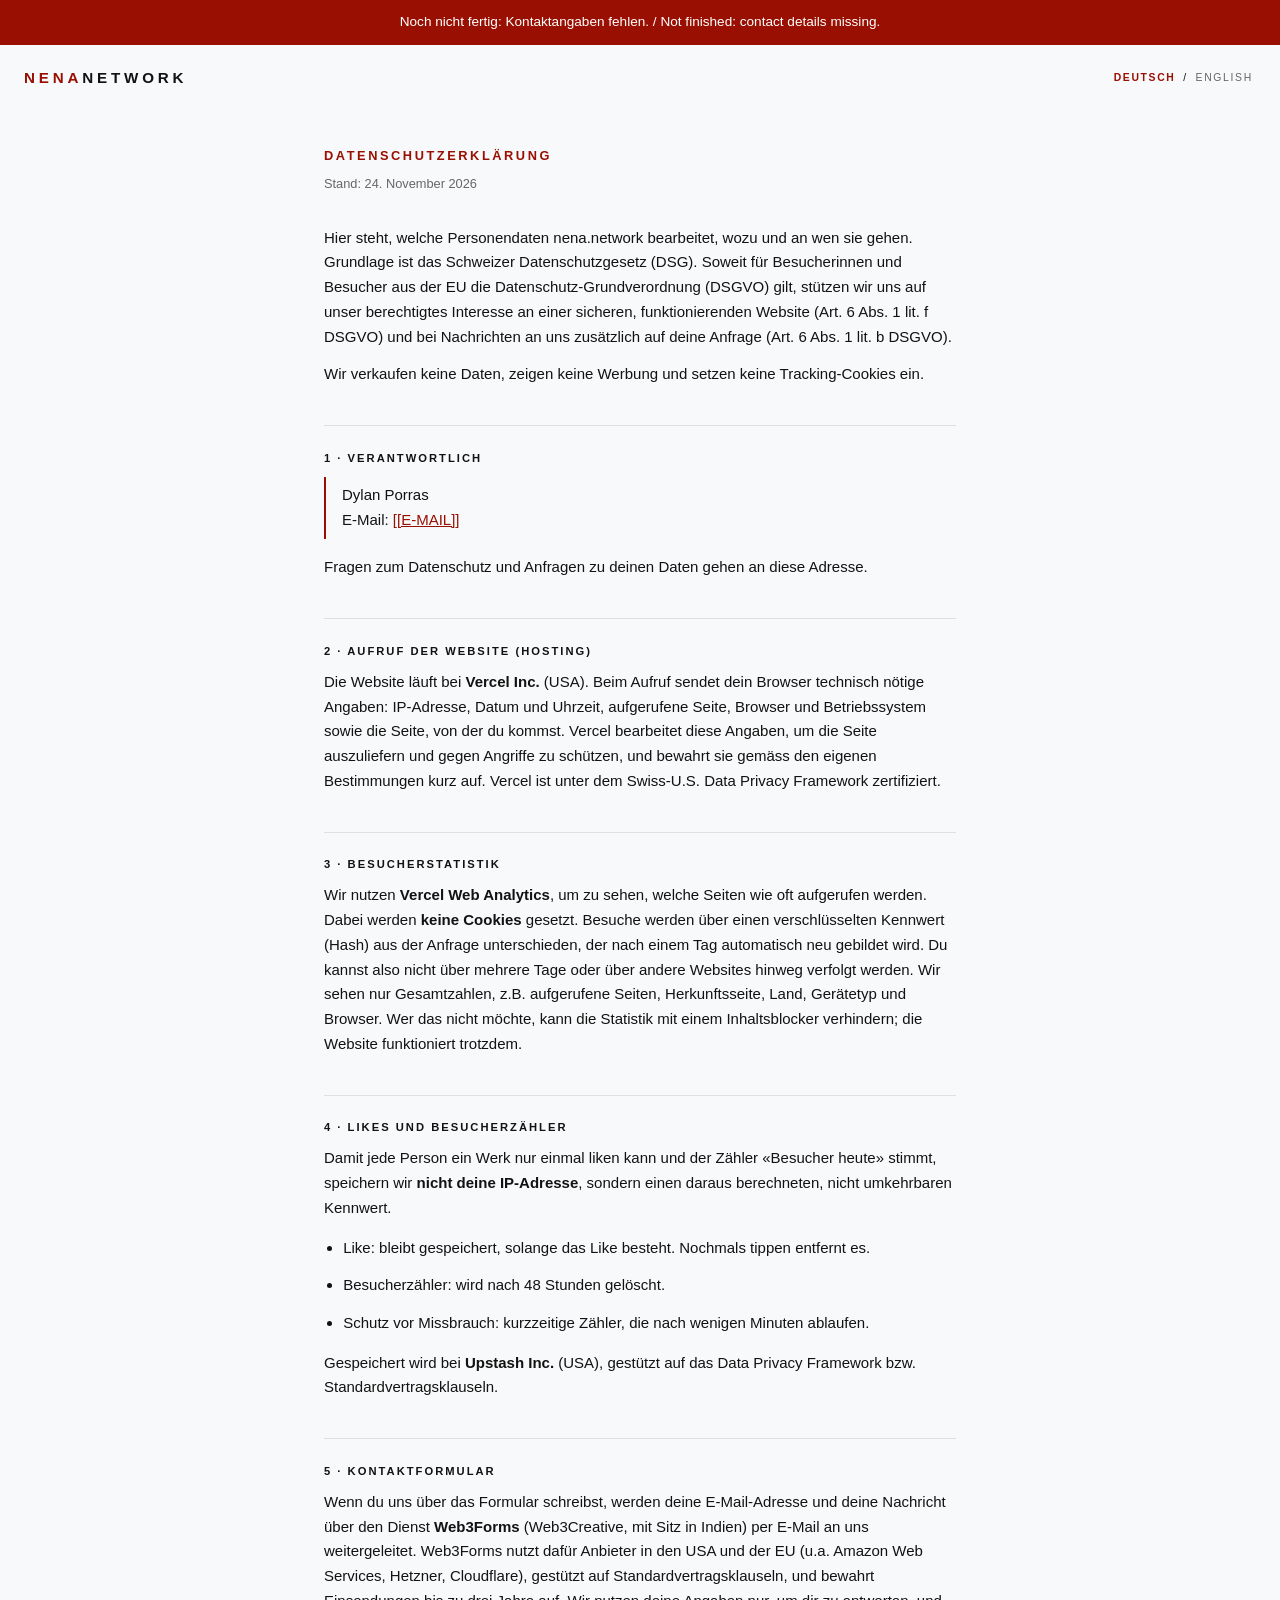
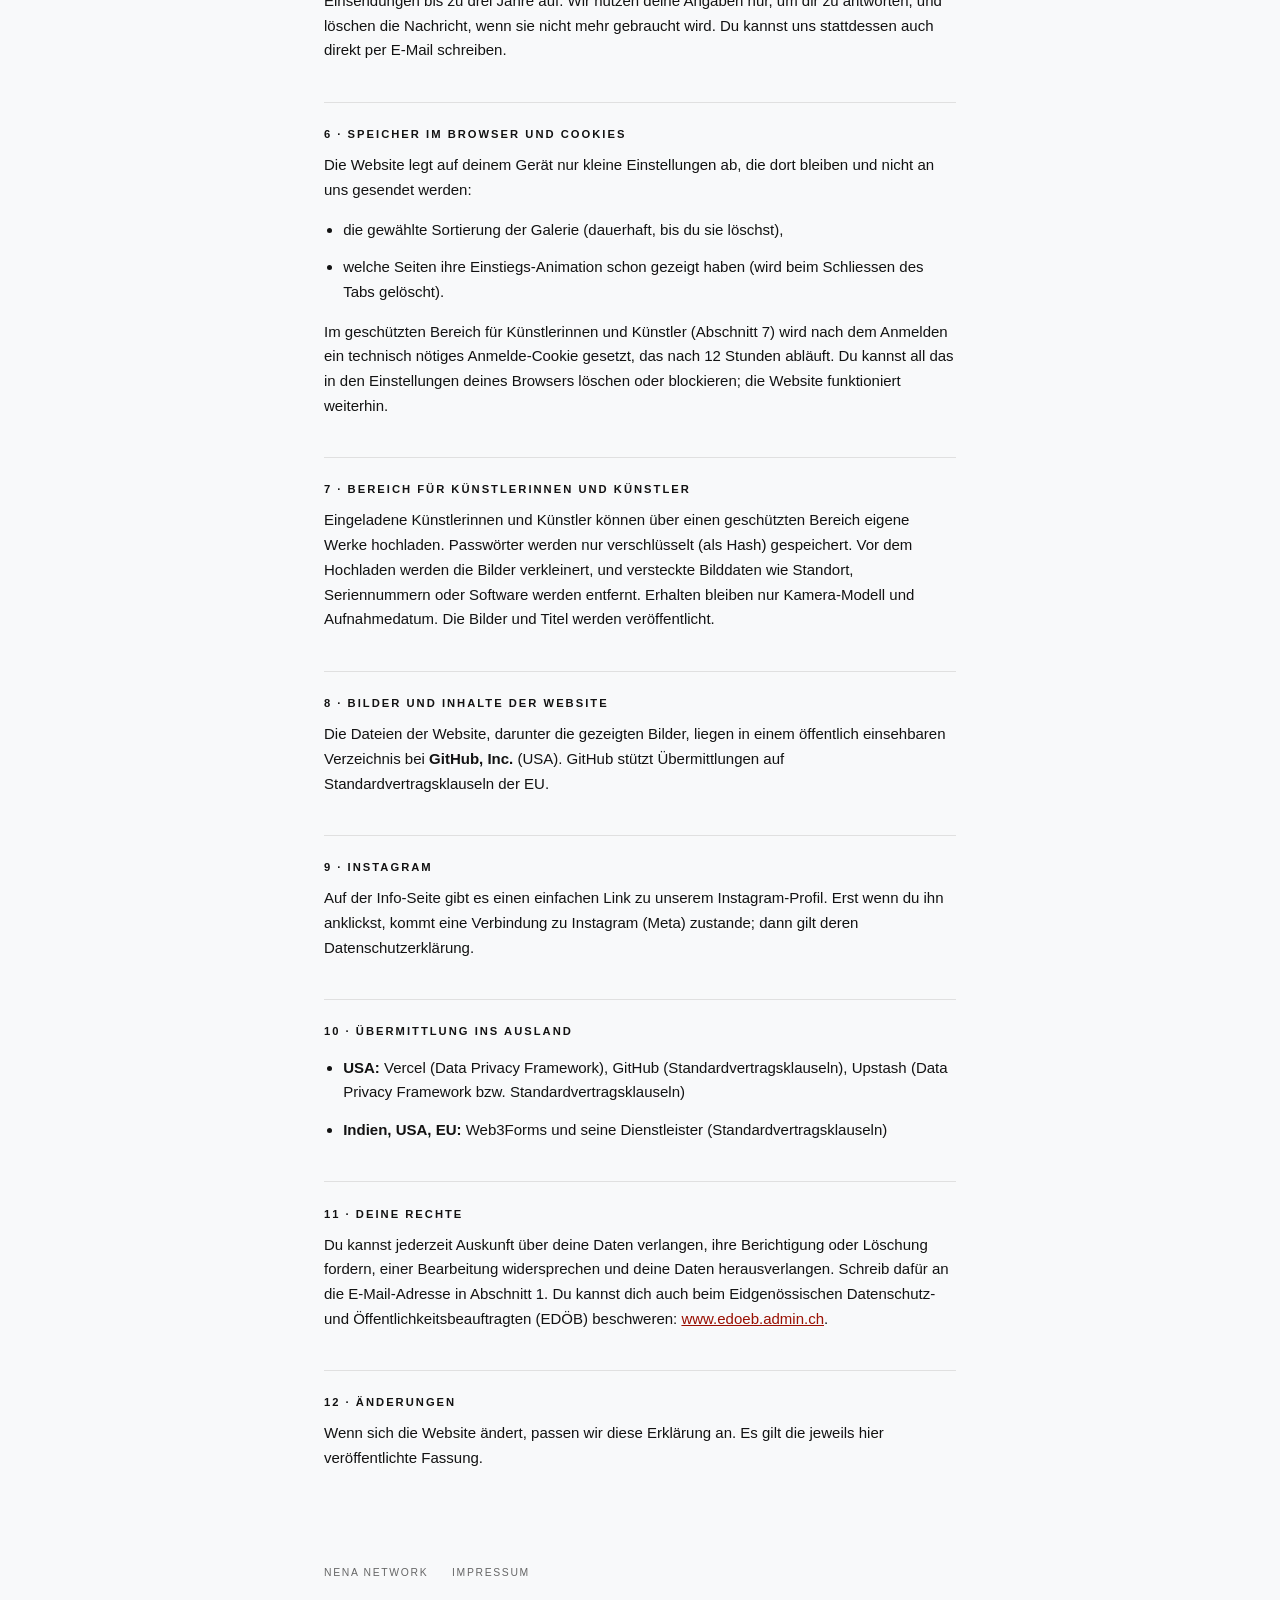
==== datenschutz.html @ 2c54d0b4 "Add privacy policy and Impressum (DE/EN), link them on the Info page - /datenschutz (/privacy) and /" ====
<!DOCTYPE html>
<html lang="de" data-lang="de" data-title-de="Datenschutz – NENA NETWORK" data-title-en="Privacy – NENA NETWORK">
<head>
<meta charset="UTF-8">
<meta name="viewport" content="width=device-width, initial-scale=1.0">
<title>Datenschutz – NENA NETWORK</title>
<link rel="icon" type="image/png" href="/assets/icon.png">
<link rel="stylesheet" href="/assets/legal.css">
</head>
<body>
<header>
    <a class="brand" href="/"><span>NENA</span>NETWORK</a>
    <nav class="langs" aria-label="Sprache / Language">
        <button type="button" data-lang="de">Deutsch</button> /
        <button type="button" data-lang="en">English</button>
    </nav>
</header>

<main>
<!-- ======================= DEUTSCH ======================= -->
<article lang="de">
    <h1>Datenschutzerklärung</h1>
    <p class="stand">Stand: 24. November 2026</p>

    <p>Hier steht, welche Personendaten nena.network bearbeitet, wozu und an wen sie gehen. Grundlage ist das
        Schweizer Datenschutzgesetz (DSG). Soweit für Besucherinnen und Besucher aus der EU die Datenschutz-Grundverordnung
        (DSGVO) gilt, stützen wir uns auf unser berechtigtes Interesse an einer sicheren, funktionierenden Website
        (Art. 6 Abs. 1 lit. f DSGVO) und bei Nachrichten an uns zusätzlich auf deine Anfrage (Art. 6 Abs. 1 lit. b DSGVO).</p>
    <p>Wir verkaufen keine Daten, zeigen keine Werbung und setzen keine Tracking-Cookies ein.</p>

    <h2>1 · Verantwortlich</h2>
    <div class="contact">
        <p>Dylan Porras</p>
        <p data-optional></p>
        <p>E-Mail: <a href="mailto:[[E-MAIL]]">[[E-MAIL]]</a></p>
    </div>
    <p>Fragen zum Datenschutz und Anfragen zu deinen Daten gehen an diese Adresse.</p>

    <h2>2 · Aufruf der Website (Hosting)</h2>
    <p>Die Website läuft bei <b>Vercel Inc.</b> (USA). Beim Aufruf sendet dein Browser technisch nötige Angaben:
        IP-Adresse, Datum und Uhrzeit, aufgerufene Seite, Browser und Betriebssystem sowie die Seite, von der du kommst.
        Vercel bearbeitet diese Angaben, um die Seite auszuliefern und gegen Angriffe zu schützen, und bewahrt sie
        gemäss den eigenen Bestimmungen kurz auf. Vercel ist unter dem Swiss-U.S. Data Privacy Framework zertifiziert.</p>

    <h2>3 · Besucherstatistik</h2>
    <p>Wir nutzen <b>Vercel Web Analytics</b>, um zu sehen, welche Seiten wie oft aufgerufen werden. Dabei werden
        <b>keine Cookies</b> gesetzt. Besuche werden über einen verschlüsselten Kennwert (Hash) aus der Anfrage
        unterschieden, der nach einem Tag automatisch neu gebildet wird. Du kannst also nicht über mehrere Tage oder
        über andere Websites hinweg verfolgt werden. Wir sehen nur Gesamtzahlen, z.B. aufgerufene Seiten, Herkunftsseite,
        Land, Gerätetyp und Browser. Wer das nicht möchte, kann die Statistik mit einem Inhaltsblocker verhindern;
        die Website funktioniert trotzdem.</p>

    <h2>4 · Likes und Besucherzähler</h2>
    <p>Damit jede Person ein Werk nur einmal liken kann und der Zähler «Besucher heute» stimmt, speichern wir
        <b>nicht deine IP-Adresse</b>, sondern einen daraus berechneten, nicht umkehrbaren Kennwert.</p>
    <ul>
        <li>Like: bleibt gespeichert, solange das Like besteht. Nochmals tippen entfernt es.</li>
        <li>Besucherzähler: wird nach 48 Stunden gelöscht.</li>
        <li>Schutz vor Missbrauch: kurzzeitige Zähler, die nach wenigen Minuten ablaufen.</li>
    </ul>
    <p>Gespeichert wird bei <b>Upstash Inc.</b> (USA), gestützt auf das Data Privacy Framework bzw.
        Standardvertragsklauseln.</p>

    <h2>5 · Kontaktformular</h2>
    <p>Wenn du uns über das Formular schreibst, werden deine E-Mail-Adresse und deine Nachricht über den Dienst
        <b>Web3Forms</b> (Web3Creative, mit Sitz in Indien) per E-Mail an uns weitergeleitet. Web3Forms nutzt dafür
        Anbieter in den USA und der EU (u.a. Amazon Web Services, Hetzner, Cloudflare), gestützt auf
        Standardvertragsklauseln, und bewahrt Einsendungen bis zu drei Jahre auf. Wir nutzen deine Angaben nur, um dir
        zu antworten, und löschen die Nachricht, wenn sie nicht mehr gebraucht wird. Du kannst uns stattdessen auch
        direkt per E-Mail schreiben.</p>

    <h2>6 · Speicher im Browser und Cookies</h2>
    <p>Die Website legt auf deinem Gerät nur kleine Einstellungen ab, die dort bleiben und nicht an uns gesendet werden:</p>
    <ul>
        <li>die gewählte Sortierung der Galerie (dauerhaft, bis du sie löschst),</li>
        <li>welche Seiten ihre Einstiegs-Animation schon gezeigt haben (wird beim Schliessen des Tabs gelöscht).</li>
    </ul>
    <p>Im geschützten Bereich für Künstlerinnen und Künstler (Abschnitt 7) wird nach dem Anmelden ein technisch
        nötiges Anmelde-Cookie gesetzt, das nach 12 Stunden abläuft. Du kannst all das in den Einstellungen deines
        Browsers löschen oder blockieren; die Website funktioniert weiterhin.</p>

    <h2>7 · Bereich für Künstlerinnen und Künstler</h2>
    <p>Eingeladene Künstlerinnen und Künstler können über einen geschützten Bereich eigene Werke hochladen. Passwörter
        werden nur verschlüsselt (als Hash) gespeichert. Vor dem Hochladen werden die Bilder verkleinert, und versteckte
        Bilddaten wie Standort, Seriennummern oder Software werden entfernt. Erhalten bleiben nur Kamera-Modell und
        Aufnahmedatum. Die Bilder und Titel werden veröffentlicht.</p>

    <h2>8 · Bilder und Inhalte der Website</h2>
    <p>Die Dateien der Website, darunter die gezeigten Bilder, liegen in einem öffentlich einsehbaren Verzeichnis bei
        <b>GitHub, Inc.</b> (USA). GitHub stützt Übermittlungen auf Standardvertragsklauseln der EU.</p>

    <h2>9 · Instagram</h2>
    <p>Auf der Info-Seite gibt es einen einfachen Link zu unserem Instagram-Profil. Erst wenn du ihn anklickst, kommt
        eine Verbindung zu Instagram (Meta) zustande; dann gilt deren Datenschutzerklärung.</p>

    <h2>10 · Übermittlung ins Ausland</h2>
    <ul>
        <li><b>USA:</b> Vercel (Data Privacy Framework), GitHub (Standardvertragsklauseln),
            Upstash (Data Privacy Framework bzw. Standardvertragsklauseln)</li>
        <li><b>Indien, USA, EU:</b> Web3Forms und seine Dienstleister (Standardvertragsklauseln)</li>
    </ul>

    <h2>11 · Deine Rechte</h2>
    <p>Du kannst jederzeit Auskunft über deine Daten verlangen, ihre Berichtigung oder Löschung fordern, einer
        Bearbeitung widersprechen und deine Daten herausverlangen. Schreib dafür an die E-Mail-Adresse in Abschnitt 1.
        Du kannst dich auch beim Eidgenössischen Datenschutz- und Öffentlichkeitsbeauftragten (EDÖB) beschweren:
        <a href="https://www.edoeb.admin.ch" rel="noopener">www.edoeb.admin.ch</a>.</p>

    <h2>12 · Änderungen</h2>
    <p>Wenn sich die Website ändert, passen wir diese Erklärung an. Es gilt die jeweils hier veröffentlichte Fassung.</p>
</article>

<!-- ======================= ENGLISH ======================= -->
<article lang="en">
    <h1>Privacy policy</h1>
    <p class="stand">Last updated: 24 November 2026</p>

    <p>This page explains which personal data nena.network processes, why, and who receives it. It is based on the
        Swiss Federal Act on Data Protection (FADP). Where the EU General Data Protection Regulation (GDPR) applies to
        visitors from the EU, we rely on our legitimate interest in a secure, working website (Art. 6(1)(f) GDPR) and,
        for messages you send us, also on your request (Art. 6(1)(b) GDPR).</p>
    <p>We don't sell data, show ads or use tracking cookies.</p>

    <h2>1 · Who is responsible</h2>
    <div class="contact">
        <p>Dylan Porras</p>
        <p data-optional></p>
        <p>Email: <a href="mailto:[[E-MAIL]]">[[E-MAIL]]</a></p>
    </div>
    <p>Send questions about privacy and requests about your data to this address.</p>

    <h2>2 · Visiting the website (hosting)</h2>
    <p>The website runs on <b>Vercel Inc.</b> (USA). When you visit, your browser sends technically necessary
        information: IP address, date and time, the page requested, browser and operating system, and the page you came
        from. Vercel processes this to deliver the site and protect it against attacks, and keeps it briefly under its
        own terms. Vercel is certified under the Swiss-U.S. Data Privacy Framework.</p>

    <h2>3 · Visitor statistics</h2>
    <p>We use <b>Vercel Web Analytics</b> to see which pages are viewed and how often. It sets <b>no cookies</b>.
        Visits are told apart by a scrambled value (hash) derived from the request, which is automatically replaced after
        one day, so you can't be followed across days or across other websites. We only see totals, e.g. pages viewed,
        referring page, country, device type and browser. You can block the statistics with a content blocker; the site
        keeps working.</p>

    <h2>4 · Likes and visitor counter</h2>
    <p>So that each person can like a work only once and the "visitors today" counter is right, we do <b>not store your
        IP address</b>, only a one-way value calculated from it.</p>
    <ul>
        <li>Like: kept as long as the like exists. Tap again to remove it.</li>
        <li>Visitor counter: deleted after 48 hours.</li>
        <li>Abuse protection: short-lived counters that expire after a few minutes.</li>
    </ul>
    <p>Stored with <b>Upstash Inc.</b> (USA), based on the Data Privacy Framework or standard contractual clauses.</p>

    <h2>5 · Contact form</h2>
    <p>If you write to us through the form, your email address and message are forwarded to us by email via
        <b>Web3Forms</b> (Web3Creative, based in India). Web3Forms uses providers in the USA and the EU (including Amazon
        Web Services, Hetzner and Cloudflare) under standard contractual clauses and keeps submissions for up to three
        years. We only use your details to reply and delete the message once it's no longer needed. You can also email
        us directly instead.</p>

    <h2>6 · Browser storage and cookies</h2>
    <p>The site only keeps small settings on your device, which stay there and are not sent to us:</p>
    <ul>
        <li>your chosen gallery sort order (kept until you delete it),</li>
        <li>which pages have already shown their intro animation (deleted when you close the tab).</li>
    </ul>
    <p>In the protected area for artists (section 7), a technically necessary login cookie is set after signing in and
        expires after 12 hours. You can delete or block all of this in your browser settings; the site keeps working.</p>

    <h2>7 · Area for artists</h2>
    <p>Invited artists can upload their own works through a protected area. Passwords are only stored scrambled (as a
        hash). Before uploading, images are reduced in size and hidden image data such as location, serial numbers or
        software is removed. Only the camera model and the date taken are kept. The images and titles are published.</p>

    <h2>8 · Images and content of the website</h2>
    <p>The website's files, including the images shown, are stored in a publicly viewable repository at
        <b>GitHub, Inc.</b> (USA). GitHub bases transfers on the EU standard contractual clauses.</p>

    <h2>9 · Instagram</h2>
    <p>The info page has a plain link to our Instagram profile. A connection to Instagram (Meta) is only made when you
        click it; Instagram's privacy policy then applies.</p>

    <h2>10 · Transfers abroad</h2>
    <ul>
        <li><b>USA:</b> Vercel (Data Privacy Framework), GitHub (standard contractual clauses),
            Upstash (Data Privacy Framework or standard contractual clauses)</li>
        <li><b>India, USA, EU:</b> Web3Forms and its providers (standard contractual clauses)</li>
    </ul>

    <h2>11 · Your rights</h2>
    <p>You can ask at any time what data we hold about you, have it corrected or deleted, object to its processing and
        request a copy. Write to the email address in section 1. You can also complain to the Swiss Federal Data
        Protection and Information Commissioner (FDPIC):
        <a href="https://www.edoeb.admin.ch" rel="noopener">www.edoeb.admin.ch</a>.</p>

    <h2>12 · Changes</h2>
    <p>If the website changes, we update this policy. The version published here applies.</p>
</article>
</main>

<footer>
    <a href="/">NENA NETWORK</a>
    <a href="/impressum" lang="de">Impressum</a>
    <a href="/imprint" lang="en">Imprint</a>
</footer>
<script src="/assets/legal.js"></script>
</body>
</html>
---- assets/legal.css ----
/* Impressum und Datenschutz: gleiche Farben und Schrift wie die Hauptseite */
:root {
    --bg: #f8f9fa;
    --text: #121212;
    --sub: #666666;
    --line: #e0e0e0;
    --red: #990f02;
}
@media (prefers-color-scheme: dark) {
    :root {
        --bg: #0f0f0f;
        --text: #f0f0f0;
        --sub: #8a8a8a;
        --line: #2a2a2a;
    }
}
* { box-sizing: border-box; }
html, body { margin: 0; background: var(--bg); color: var(--text); }
body {
    font-family: -apple-system, BlinkMacSystemFont, "Segoe UI", Roboto, sans-serif;
    font-size: 15px;
    line-height: 1.65;
}
header {
    display: flex;
    align-items: center;
    justify-content: space-between;
    gap: 1rem;
    padding: 1.2rem 1.5rem;
}
.brand {
    color: var(--text);
    text-decoration: none;
    font-weight: 700;
    letter-spacing: 0.25em;
    font-size: 0.95rem;
}
.brand span { color: var(--red); }
.langs { font-size: 0.65rem; letter-spacing: 0.16em; text-transform: uppercase; }
.langs button {
    font: inherit;
    letter-spacing: inherit;
    text-transform: inherit;
    background: none;
    border: none;
    padding: 0.3rem 0.2rem;
    color: var(--sub);
    cursor: pointer;
}
.langs button[aria-pressed="true"] { color: var(--red); font-weight: 700; }
main { max-width: 680px; margin: 0 auto; padding: 1rem 1.5rem 5rem; }
h1 {
    font-size: 0.8rem;
    letter-spacing: 0.2em;
    text-transform: uppercase;
    color: var(--red);
    margin: 1.2rem 0 0.4rem;
}
.stand { color: var(--sub); font-size: 0.8rem; margin: 0 0 2rem; }
h2 {
    font-size: 0.7rem;
    letter-spacing: 0.18em;
    text-transform: uppercase;
    margin: 2.4rem 0 0.6rem;
    padding-top: 1.4rem;
    border-top: 1px solid var(--line);
}
p, li { margin: 0 0 0.8rem; }
ul { padding-left: 1.2rem; }
a { color: var(--red); }
.contact {
    border-left: 2px solid var(--red);
    padding: 0.4rem 0 0.4rem 1rem;
    margin: 0.6rem 0 1rem;
}
.contact p { margin: 0; }
.small { color: var(--sub); font-size: 0.85rem; }
footer {
    max-width: 680px;
    margin: 0 auto;
    padding: 0 1.5rem 3rem;
    font-size: 0.65rem;
    letter-spacing: 0.16em;
    text-transform: uppercase;
}
footer a { color: var(--sub); text-decoration: none; margin-right: 1.2rem; }
footer a:hover { color: var(--red); }
.todo-banner {
    background: var(--red);
    color: #fff;
    padding: 0.7rem 1.5rem;
    font-size: 0.85rem;
    text-align: center;
}
[hidden] { display: none !important; }
html[data-lang="de"] [lang="en"]:not(html),
html[data-lang="en"] [lang="de"]:not(html) { display: none !important; }
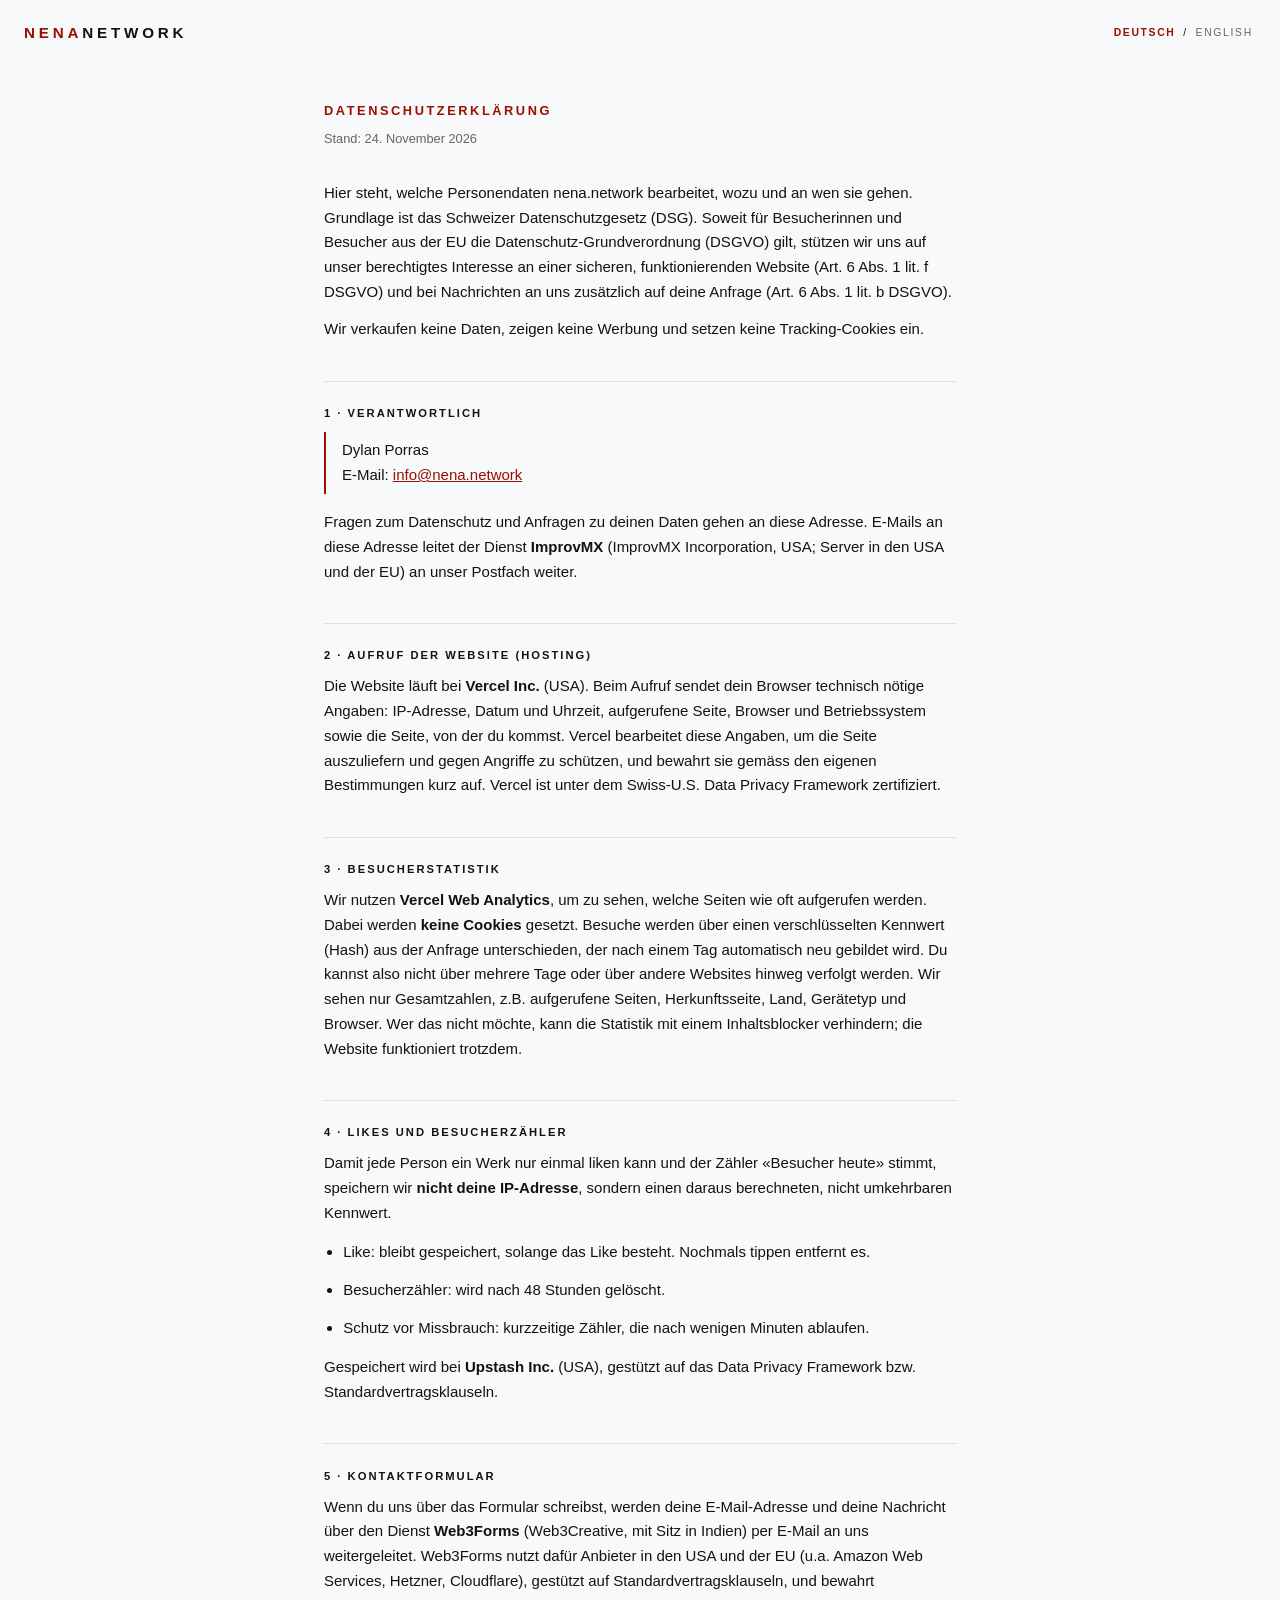
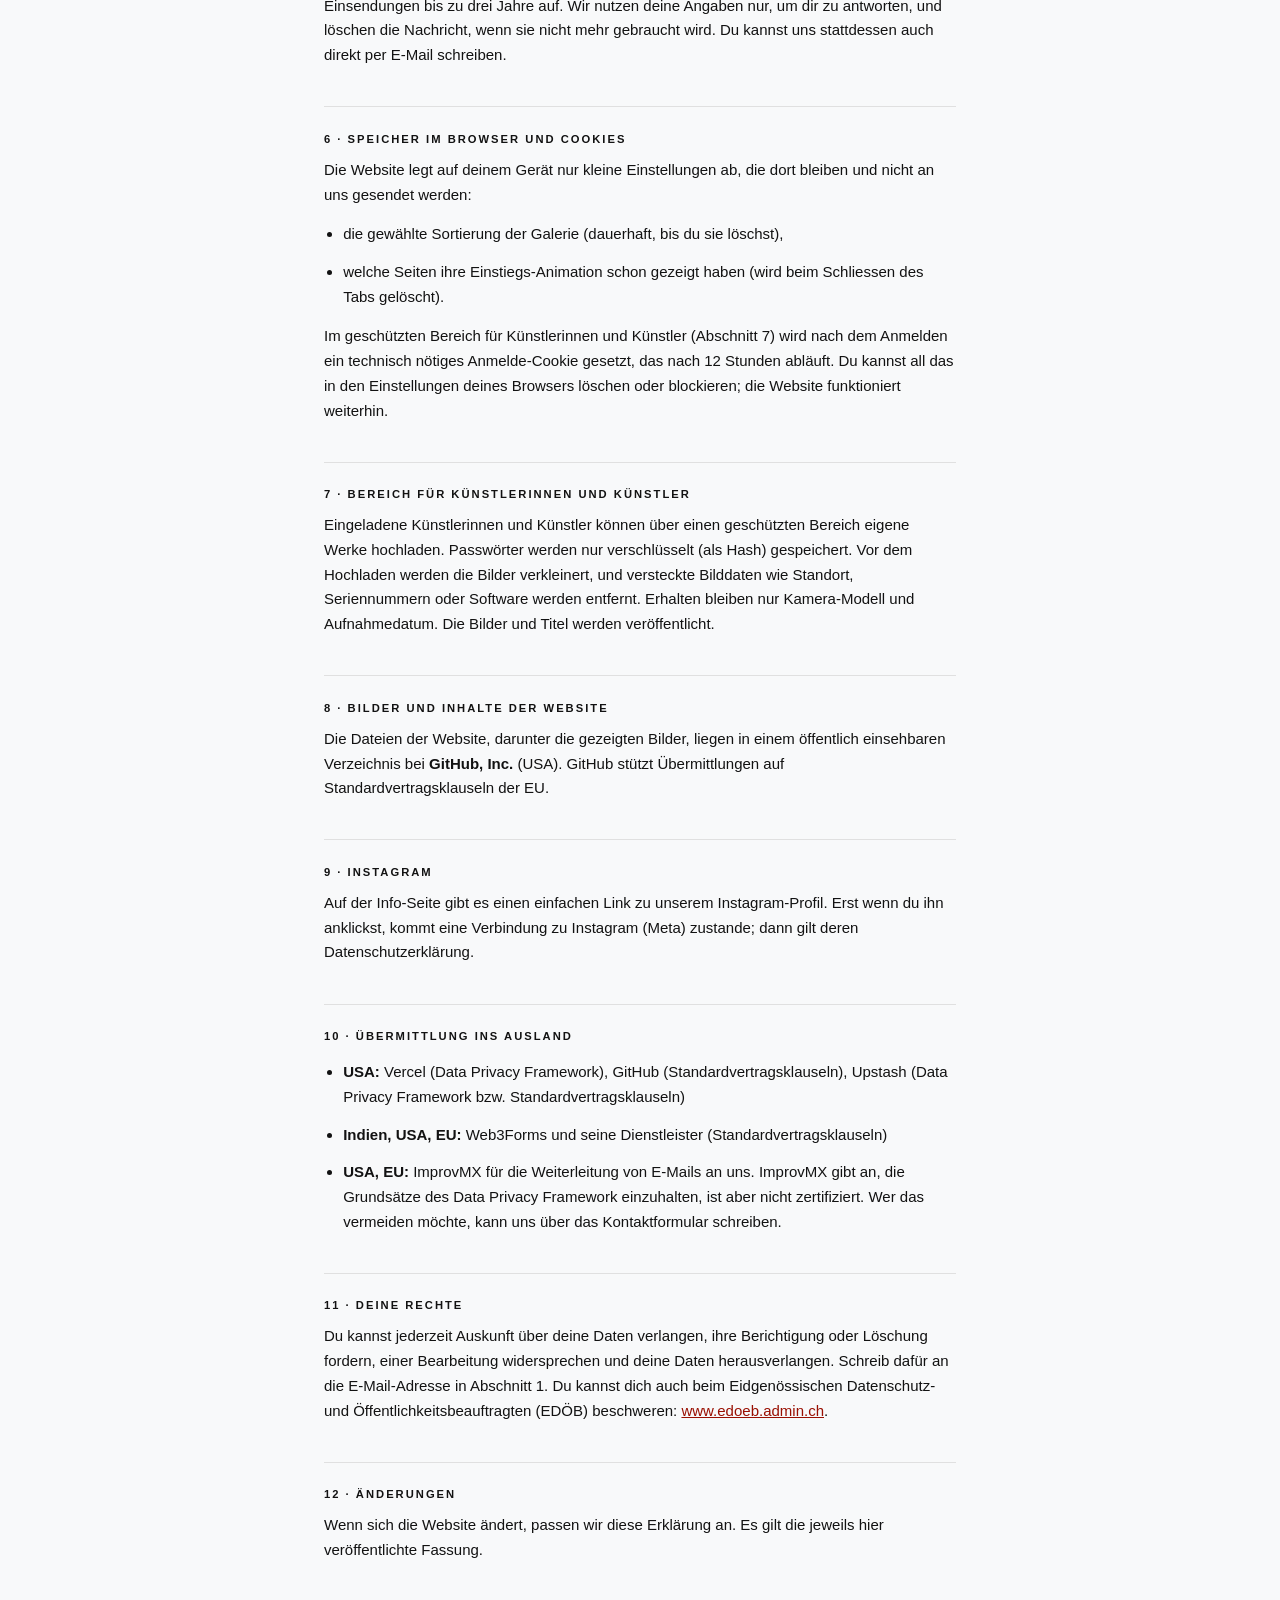
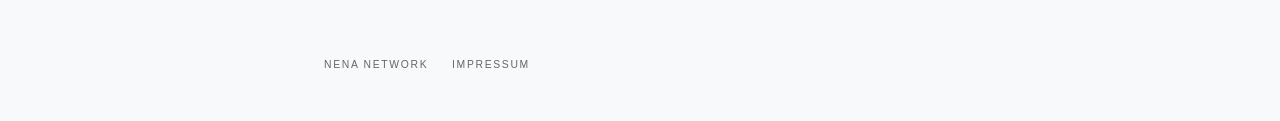
==== commit ba6171aa: "Fill in contact email info@nena.network, note ImprovMX forwarding Mail to info@nena.network is forwa" ====
--- a/datenschutz.html
+++ b/datenschutz.html
@@ -32,9 +32,10 @@
     <div class="contact">
         <p>Dylan Porras</p>
         <p data-optional></p>
-        <p>E-Mail: <a href="mailto:[[E-MAIL]]">[[E-MAIL]]</a></p>
+        <p>E-Mail: <a href="mailto:info@nena.network">info@nena.network</a></p>
     </div>
-    <p>Fragen zum Datenschutz und Anfragen zu deinen Daten gehen an diese Adresse.</p>
+    <p>Fragen zum Datenschutz und Anfragen zu deinen Daten gehen an diese Adresse. E-Mails an diese Adresse leitet der
+        Dienst <b>ImprovMX</b> (ImprovMX Incorporation, USA; Server in den USA und der EU) an unser Postfach weiter.</p>
 
     <h2>2 · Aufruf der Website (Hosting)</h2>
     <p>Die Website läuft bei <b>Vercel Inc.</b> (USA). Beim Aufruf sendet dein Browser technisch nötige Angaben:
@@ -98,6 +99,9 @@
         <li><b>USA:</b> Vercel (Data Privacy Framework), GitHub (Standardvertragsklauseln),
             Upstash (Data Privacy Framework bzw. Standardvertragsklauseln)</li>
         <li><b>Indien, USA, EU:</b> Web3Forms und seine Dienstleister (Standardvertragsklauseln)</li>
+        <li><b>USA, EU:</b> ImprovMX für die Weiterleitung von E-Mails an uns. ImprovMX gibt an, die Grundsätze des
+            Data Privacy Framework einzuhalten, ist aber nicht zertifiziert. Wer das vermeiden möchte, kann uns über das
+            Kontaktformular schreiben.</li>
     </ul>
 
     <h2>11 · Deine Rechte</h2>
@@ -125,9 +129,10 @@
     <div class="contact">
         <p>Dylan Porras</p>
         <p data-optional></p>
-        <p>Email: <a href="mailto:[[E-MAIL]]">[[E-MAIL]]</a></p>
+        <p>Email: <a href="mailto:info@nena.network">info@nena.network</a></p>
     </div>
-    <p>Send questions about privacy and requests about your data to this address.</p>
+    <p>Send questions about privacy and requests about your data to this address. Mail sent to it is forwarded to our
+        inbox by the service <b>ImprovMX</b> (ImprovMX Incorporation, USA; servers in the USA and the EU).</p>
 
     <h2>2 · Visiting the website (hosting)</h2>
     <p>The website runs on <b>Vercel Inc.</b> (USA). When you visit, your browser sends technically necessary
@@ -186,6 +191,9 @@
         <li><b>USA:</b> Vercel (Data Privacy Framework), GitHub (standard contractual clauses),
             Upstash (Data Privacy Framework or standard contractual clauses)</li>
         <li><b>India, USA, EU:</b> Web3Forms and its providers (standard contractual clauses)</li>
+        <li><b>USA, EU:</b> ImprovMX for forwarding email sent to us. ImprovMX states that it follows the Data Privacy
+            Framework principles but is not certified. If you'd rather avoid this, you can write to us through the
+            contact form.</li>
     </ul>
 
     <h2>11 · Your rights</h2>
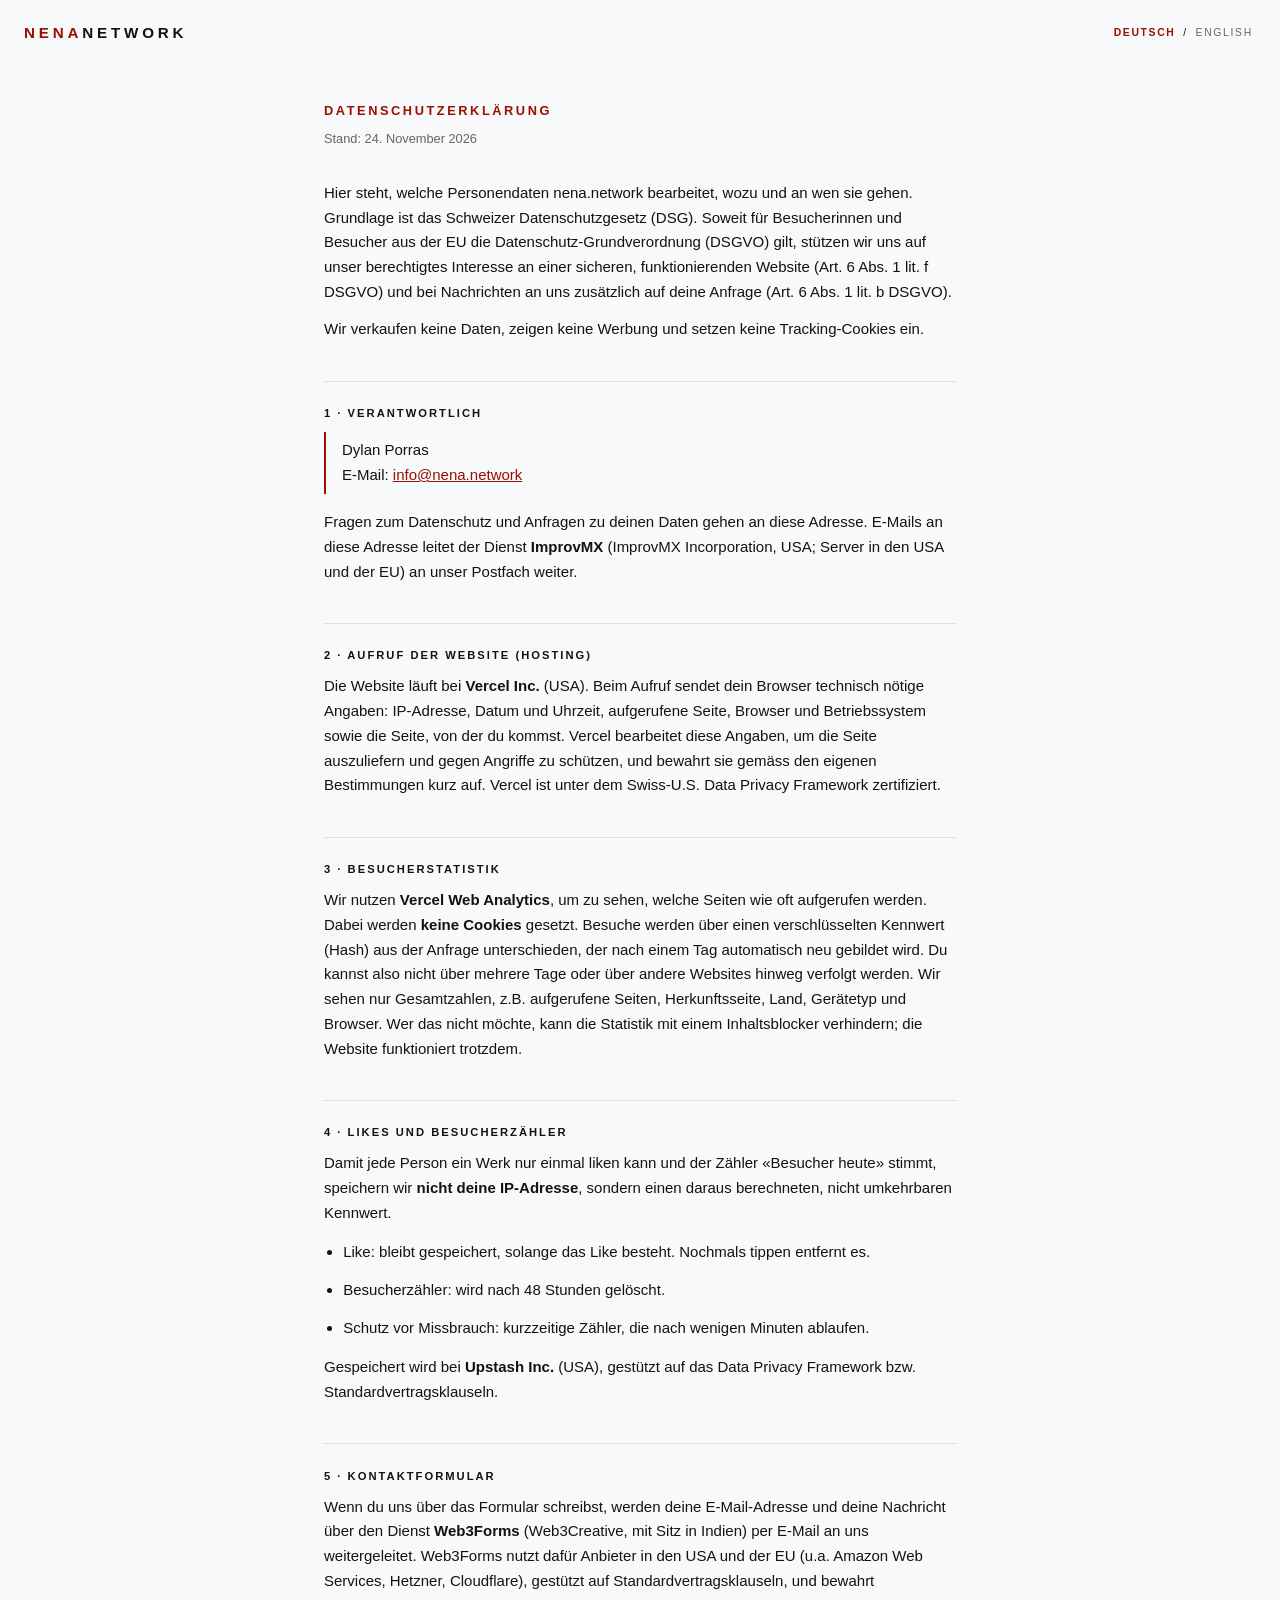
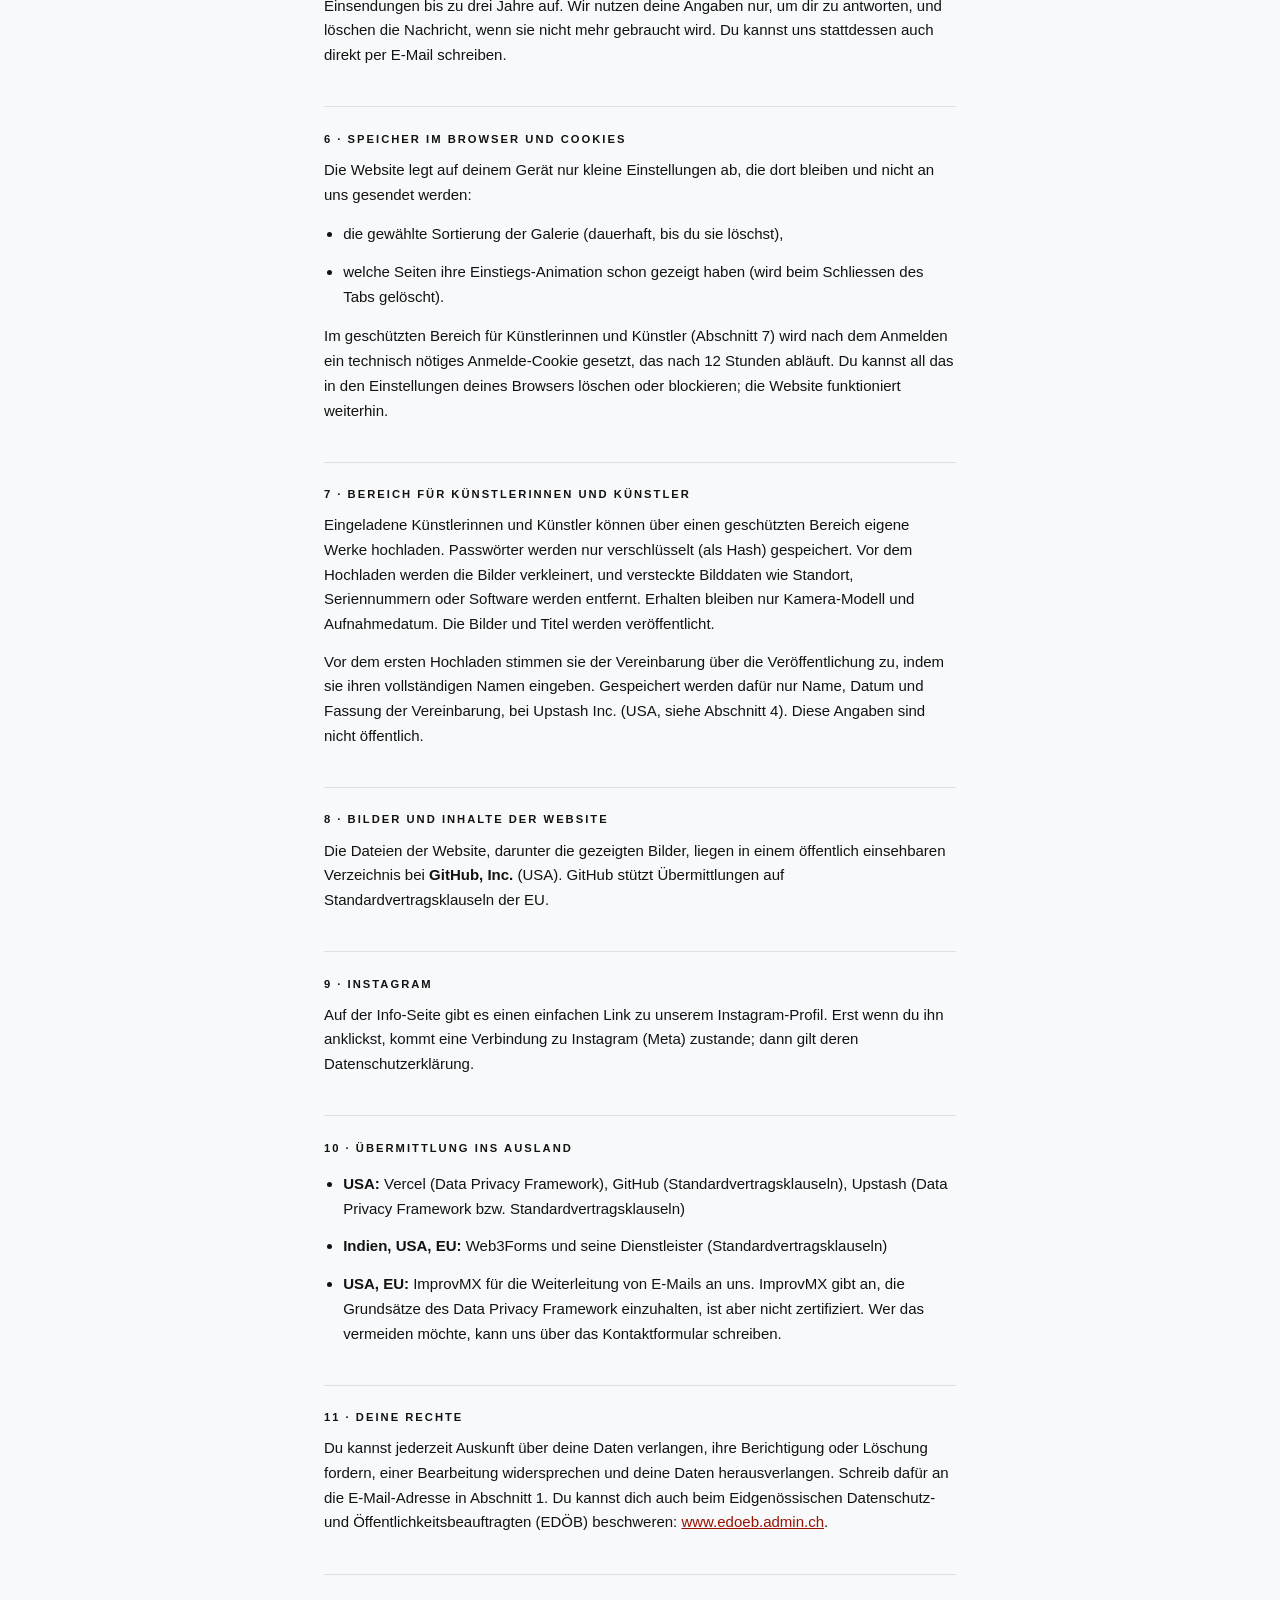
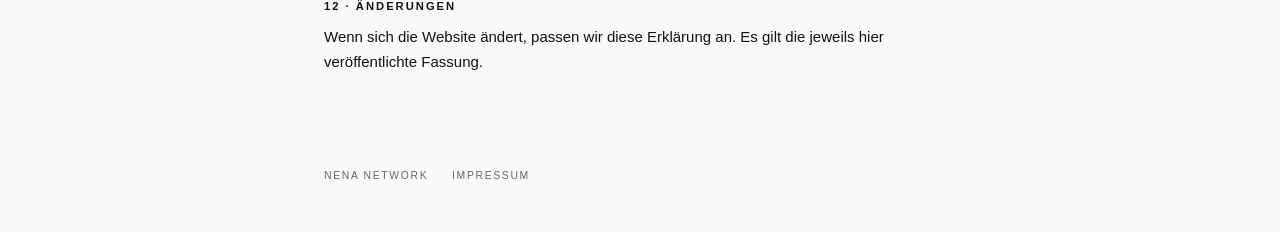
==== commit 77302976: "Privacy policy: mention that artists' agreement acceptance (name, date, version) is stored Co-Author" ====
--- a/datenschutz.html
+++ b/datenschutz.html
@@ -85,6 +85,9 @@
         werden nur verschlüsselt (als Hash) gespeichert. Vor dem Hochladen werden die Bilder verkleinert, und versteckte
         Bilddaten wie Standort, Seriennummern oder Software werden entfernt. Erhalten bleiben nur Kamera-Modell und
         Aufnahmedatum. Die Bilder und Titel werden veröffentlicht.</p>
+    <p>Vor dem ersten Hochladen stimmen sie der Vereinbarung über die Veröffentlichung zu, indem sie ihren vollständigen
+        Namen eingeben. Gespeichert werden dafür nur Name, Datum und Fassung der Vereinbarung, bei Upstash Inc. (USA, siehe
+        Abschnitt 4). Diese Angaben sind nicht öffentlich.</p>
 
     <h2>8 · Bilder und Inhalte der Website</h2>
     <p>Die Dateien der Website, darunter die gezeigten Bilder, liegen in einem öffentlich einsehbaren Verzeichnis bei
@@ -177,6 +180,9 @@
     <p>Invited artists can upload their own works through a protected area. Passwords are only stored scrambled (as a
         hash). Before uploading, images are reduced in size and hidden image data such as location, serial numbers or
         software is removed. Only the camera model and the date taken are kept. The images and titles are published.</p>
+    <p>Before their first upload, they accept the publishing agreement by entering their full name. For this, only the
+        name, the date and the version of the agreement are stored, at Upstash Inc. (USA, see section 4). This information
+        is not public.</p>
 
     <h2>8 · Images and content of the website</h2>
     <p>The website's files, including the images shown, are stored in a publicly viewable repository at
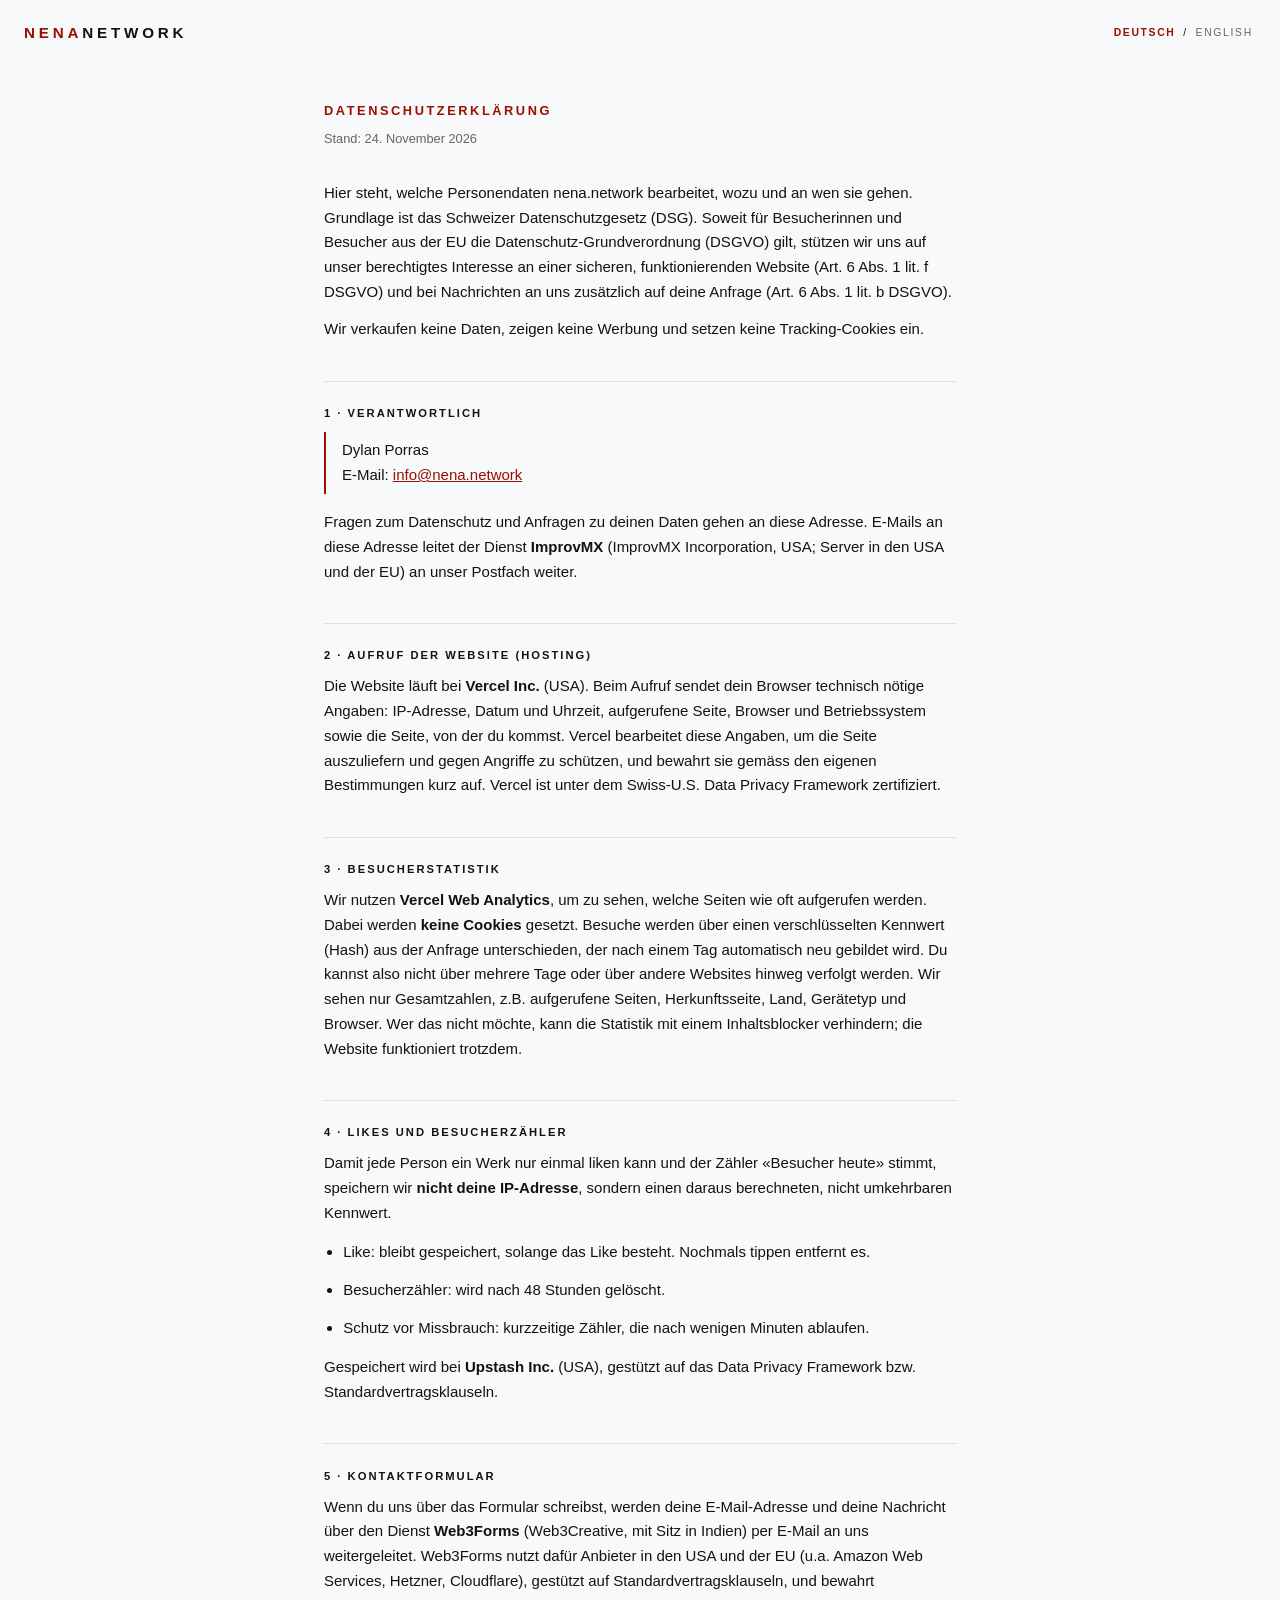
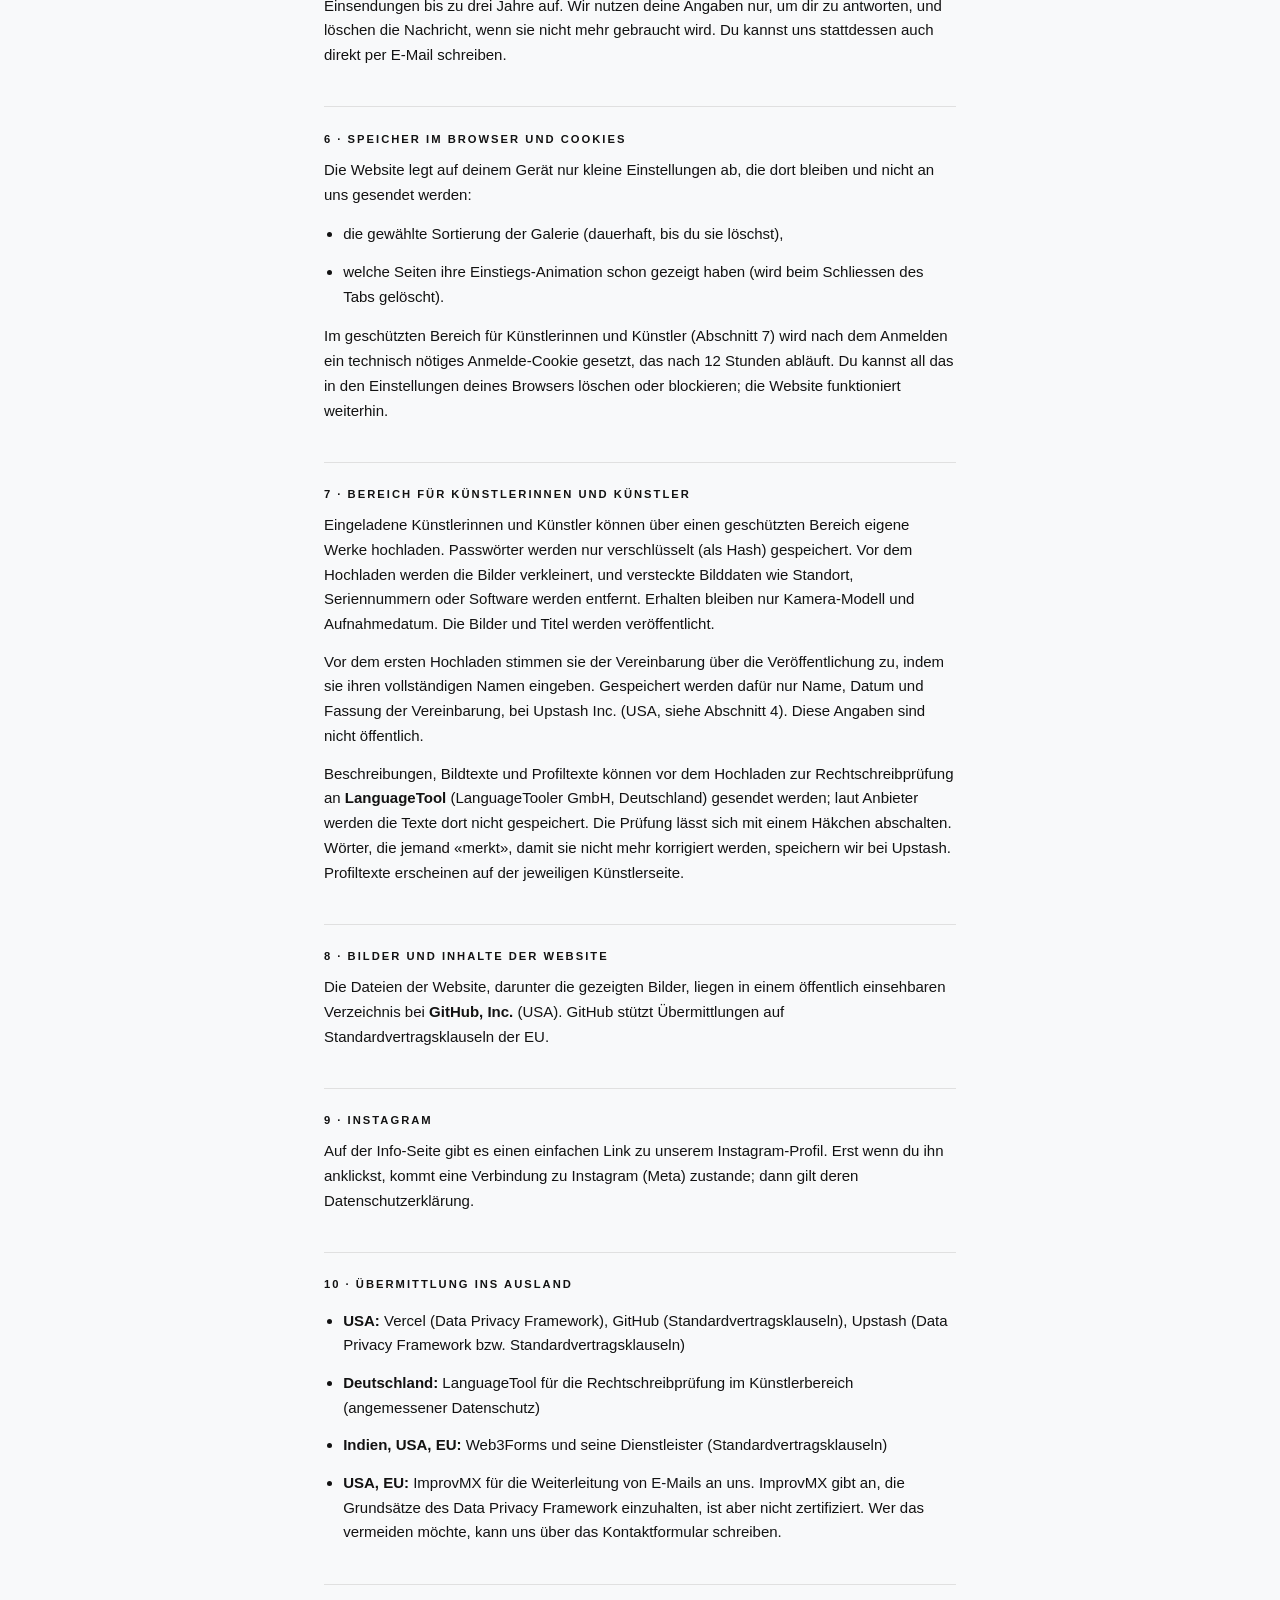
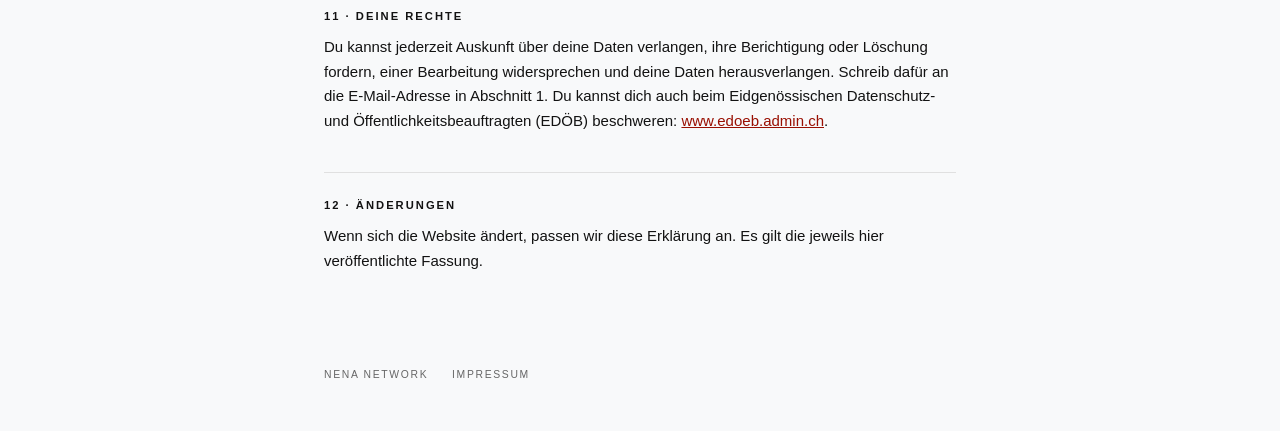
==== commit cef87679: "Privacy policy: spell check via LanguageTool, remembered words, profile texts Co-Authored-By: Claude" ====
--- a/datenschutz.html
+++ b/datenschutz.html
@@ -88,6 +88,10 @@
     <p>Vor dem ersten Hochladen stimmen sie der Vereinbarung über die Veröffentlichung zu, indem sie ihren vollständigen
         Namen eingeben. Gespeichert werden dafür nur Name, Datum und Fassung der Vereinbarung, bei Upstash Inc. (USA, siehe
         Abschnitt 4). Diese Angaben sind nicht öffentlich.</p>
+    <p>Beschreibungen, Bildtexte und Profiltexte können vor dem Hochladen zur Rechtschreibprüfung an <b>LanguageTool</b>
+        (LanguageTooler GmbH, Deutschland) gesendet werden; laut Anbieter werden die Texte dort nicht gespeichert. Die
+        Prüfung lässt sich mit einem Häkchen abschalten. Wörter, die jemand «merkt», damit sie nicht mehr korrigiert
+        werden, speichern wir bei Upstash. Profiltexte erscheinen auf der jeweiligen Künstlerseite.</p>
 
     <h2>8 · Bilder und Inhalte der Website</h2>
     <p>Die Dateien der Website, darunter die gezeigten Bilder, liegen in einem öffentlich einsehbaren Verzeichnis bei
@@ -101,6 +105,7 @@
     <ul>
         <li><b>USA:</b> Vercel (Data Privacy Framework), GitHub (Standardvertragsklauseln),
             Upstash (Data Privacy Framework bzw. Standardvertragsklauseln)</li>
+        <li><b>Deutschland:</b> LanguageTool für die Rechtschreibprüfung im Künstlerbereich (angemessener Datenschutz)</li>
         <li><b>Indien, USA, EU:</b> Web3Forms und seine Dienstleister (Standardvertragsklauseln)</li>
         <li><b>USA, EU:</b> ImprovMX für die Weiterleitung von E-Mails an uns. ImprovMX gibt an, die Grundsätze des
             Data Privacy Framework einzuhalten, ist aber nicht zertifiziert. Wer das vermeiden möchte, kann uns über das
@@ -183,6 +188,10 @@
     <p>Before their first upload, they accept the publishing agreement by entering their full name. For this, only the
         name, the date and the version of the agreement are stored, at Upstash Inc. (USA, see section 4). This information
         is not public.</p>
+    <p>Before uploading, descriptions, captions and profile texts can be sent to <b>LanguageTool</b> (LanguageTooler
+        GmbH, Germany) for a spell check; according to the provider, texts are not stored there. The check can be switched
+        off with a checkbox. Words someone chooses to "remember" so they are no longer corrected are stored at Upstash.
+        Profile texts appear on the artist's page.</p>
 
     <h2>8 · Images and content of the website</h2>
     <p>The website's files, including the images shown, are stored in a publicly viewable repository at
@@ -196,6 +205,7 @@
     <ul>
         <li><b>USA:</b> Vercel (Data Privacy Framework), GitHub (standard contractual clauses),
             Upstash (Data Privacy Framework or standard contractual clauses)</li>
+        <li><b>Germany:</b> LanguageTool for the spell check in the artists' area (adequate data protection)</li>
         <li><b>India, USA, EU:</b> Web3Forms and its providers (standard contractual clauses)</li>
         <li><b>USA, EU:</b> ImprovMX for forwarding email sent to us. ImprovMX states that it follows the Data Privacy
             Framework principles but is not certified. If you'd rather avoid this, you can write to us through the
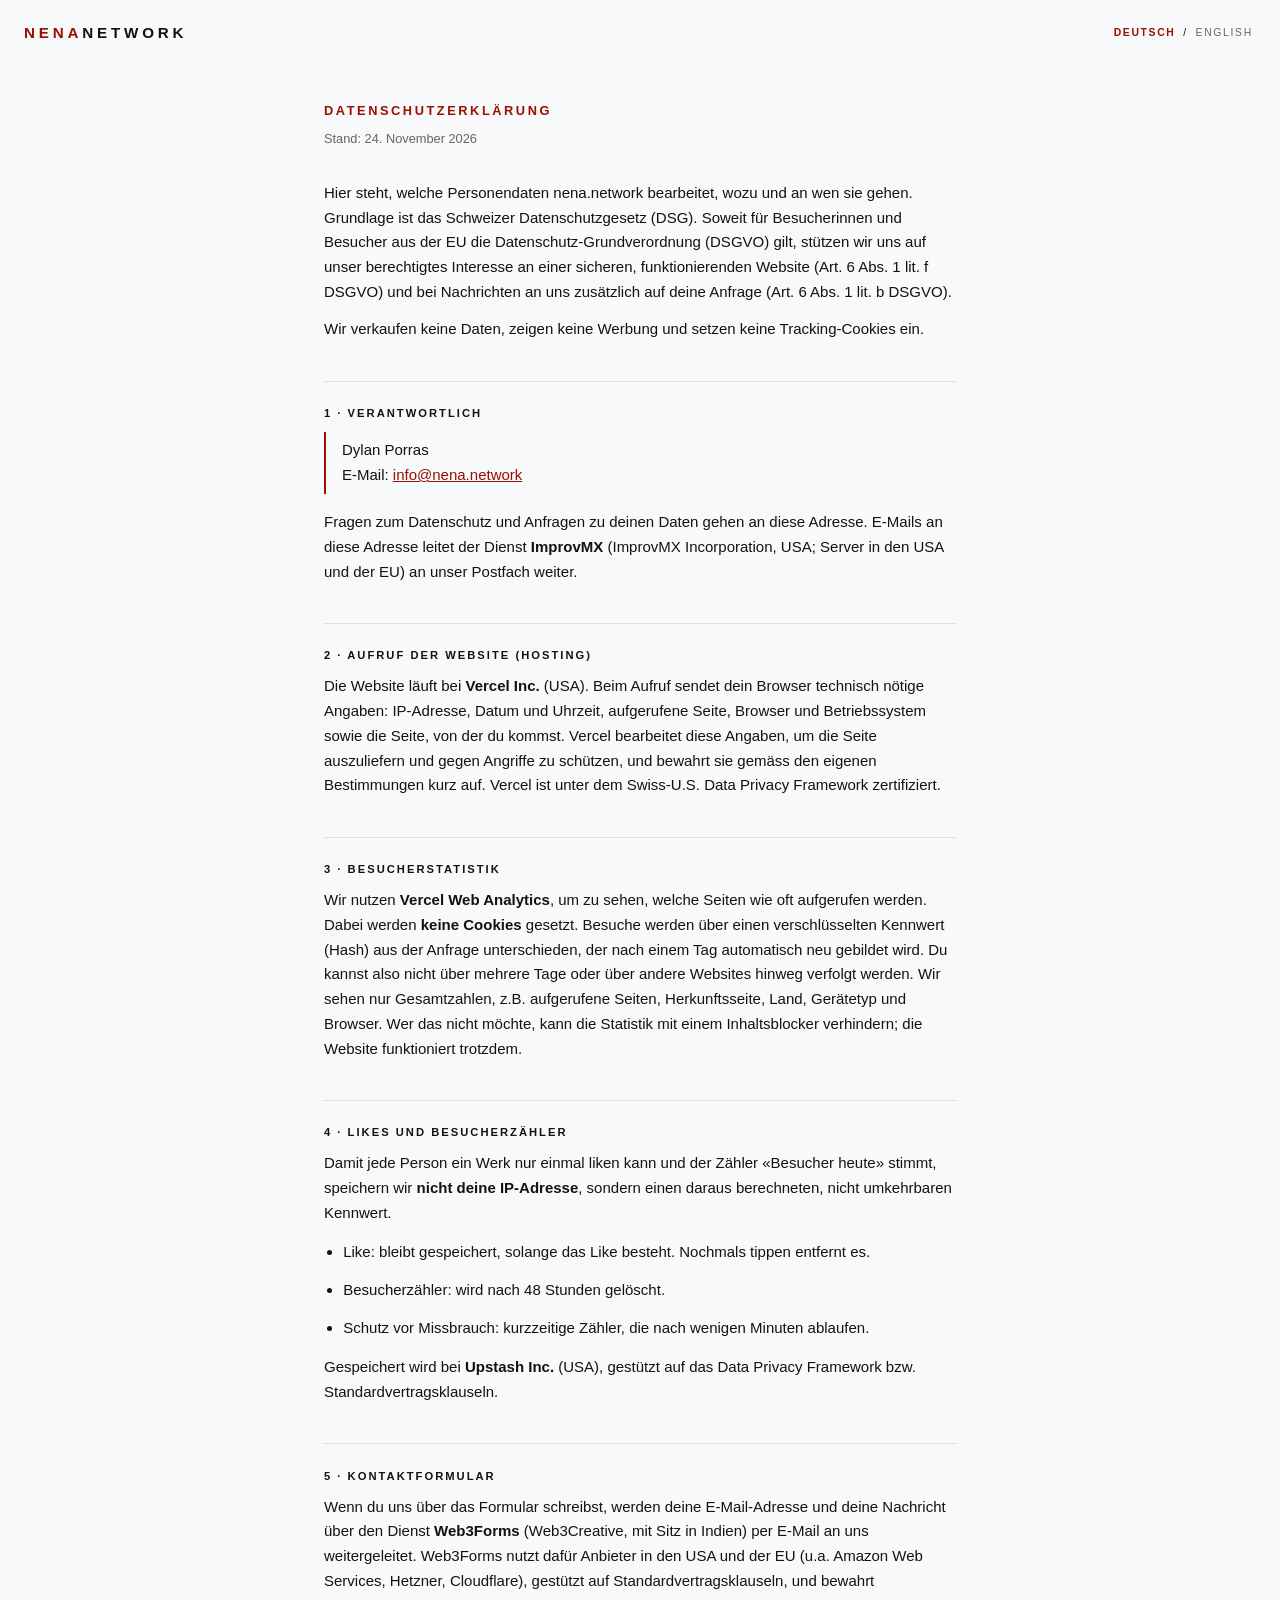
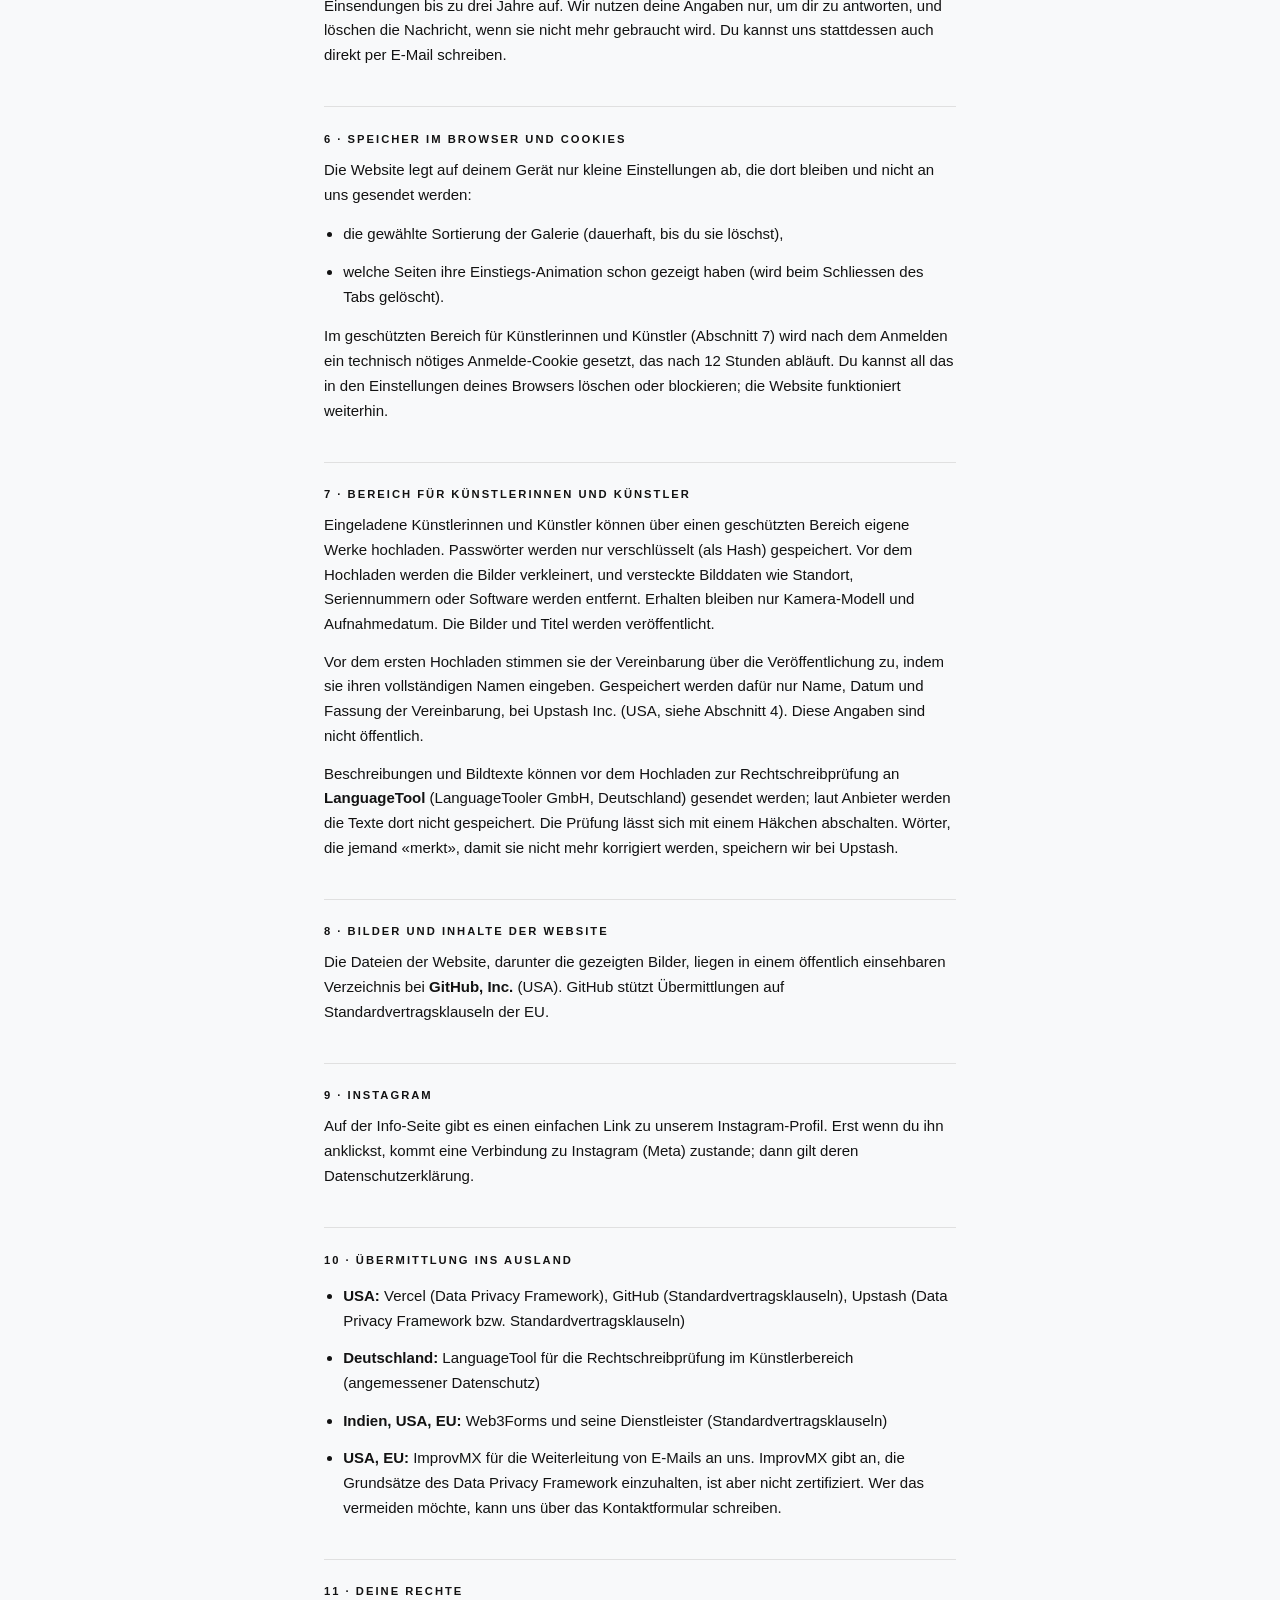
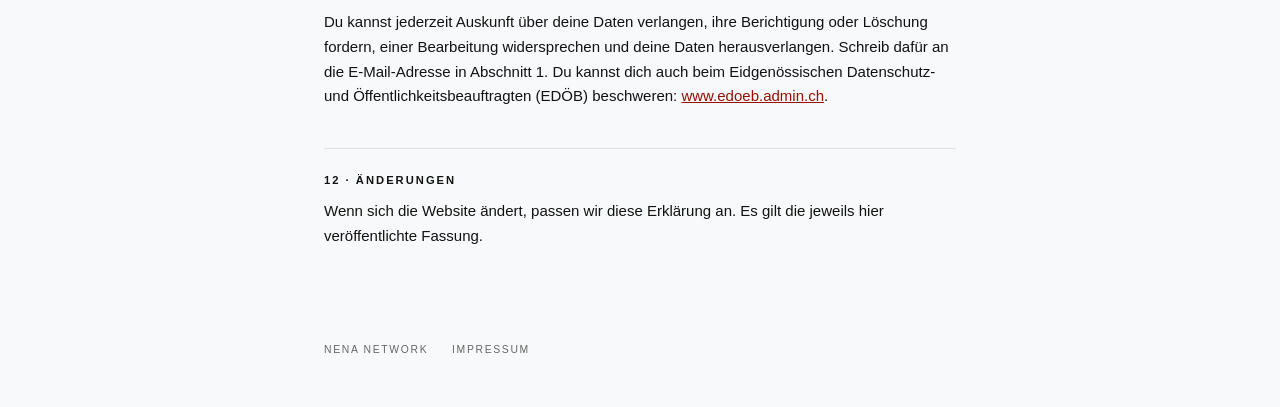
==== commit ac7ef414: "Privacy policy: drop profile texts (feature postponed) Co-Authored-By: Claude Opus 5.5 <noreply@anth" ====
--- a/datenschutz.html
+++ b/datenschutz.html
@@ -88,10 +88,10 @@
     <p>Vor dem ersten Hochladen stimmen sie der Vereinbarung über die Veröffentlichung zu, indem sie ihren vollständigen
         Namen eingeben. Gespeichert werden dafür nur Name, Datum und Fassung der Vereinbarung, bei Upstash Inc. (USA, siehe
         Abschnitt 4). Diese Angaben sind nicht öffentlich.</p>
-    <p>Beschreibungen, Bildtexte und Profiltexte können vor dem Hochladen zur Rechtschreibprüfung an <b>LanguageTool</b>
+    <p>Beschreibungen und Bildtexte können vor dem Hochladen zur Rechtschreibprüfung an <b>LanguageTool</b>
         (LanguageTooler GmbH, Deutschland) gesendet werden; laut Anbieter werden die Texte dort nicht gespeichert. Die
         Prüfung lässt sich mit einem Häkchen abschalten. Wörter, die jemand «merkt», damit sie nicht mehr korrigiert
-        werden, speichern wir bei Upstash. Profiltexte erscheinen auf der jeweiligen Künstlerseite.</p>
+        werden, speichern wir bei Upstash.</p>
 
     <h2>8 · Bilder und Inhalte der Website</h2>
     <p>Die Dateien der Website, darunter die gezeigten Bilder, liegen in einem öffentlich einsehbaren Verzeichnis bei
@@ -188,10 +188,9 @@
     <p>Before their first upload, they accept the publishing agreement by entering their full name. For this, only the
         name, the date and the version of the agreement are stored, at Upstash Inc. (USA, see section 4). This information
         is not public.</p>
-    <p>Before uploading, descriptions, captions and profile texts can be sent to <b>LanguageTool</b> (LanguageTooler
+    <p>Before uploading, descriptions and captions can be sent to <b>LanguageTool</b> (LanguageTooler
         GmbH, Germany) for a spell check; according to the provider, texts are not stored there. The check can be switched
-        off with a checkbox. Words someone chooses to "remember" so they are no longer corrected are stored at Upstash.
-        Profile texts appear on the artist's page.</p>
+        off with a checkbox. Words someone chooses to "remember" so they are no longer corrected are stored at Upstash.</p>
 
     <h2>8 · Images and content of the website</h2>
     <p>The website's files, including the images shown, are stored in a publicly viewable repository at
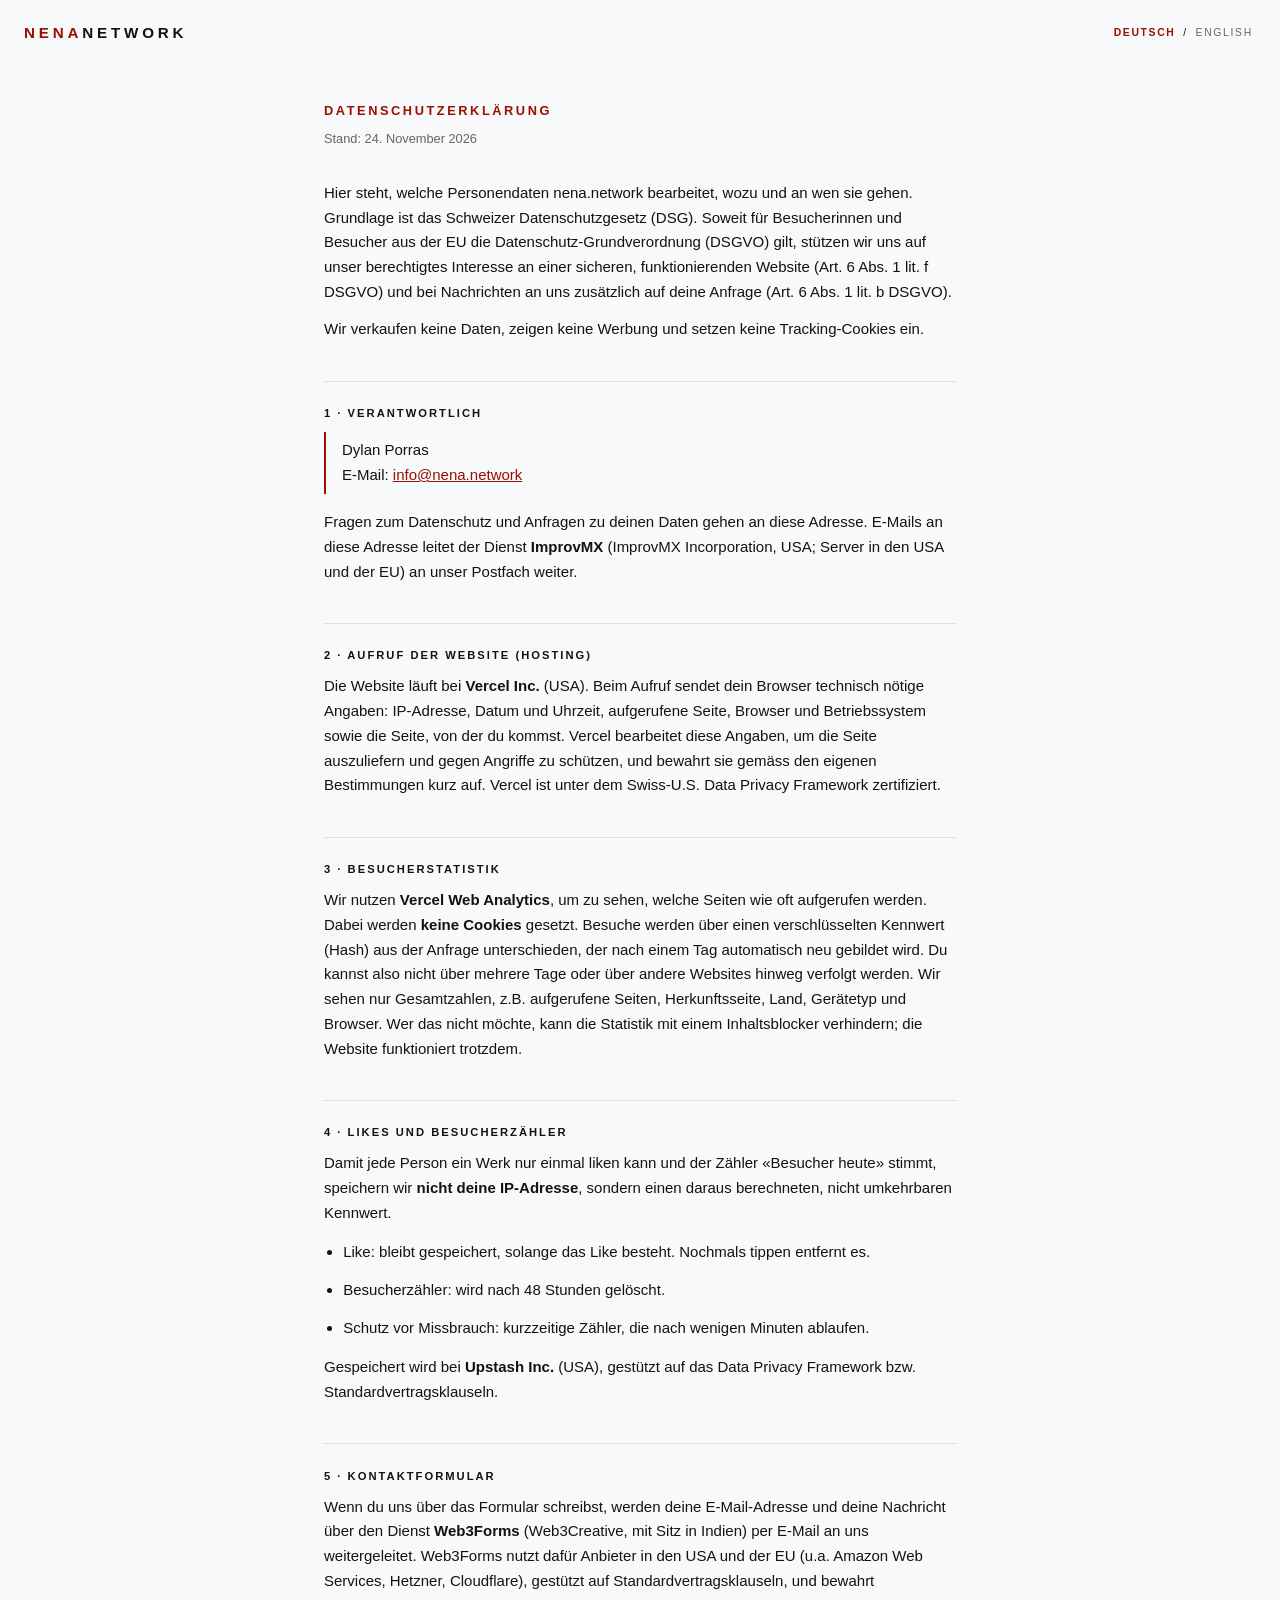
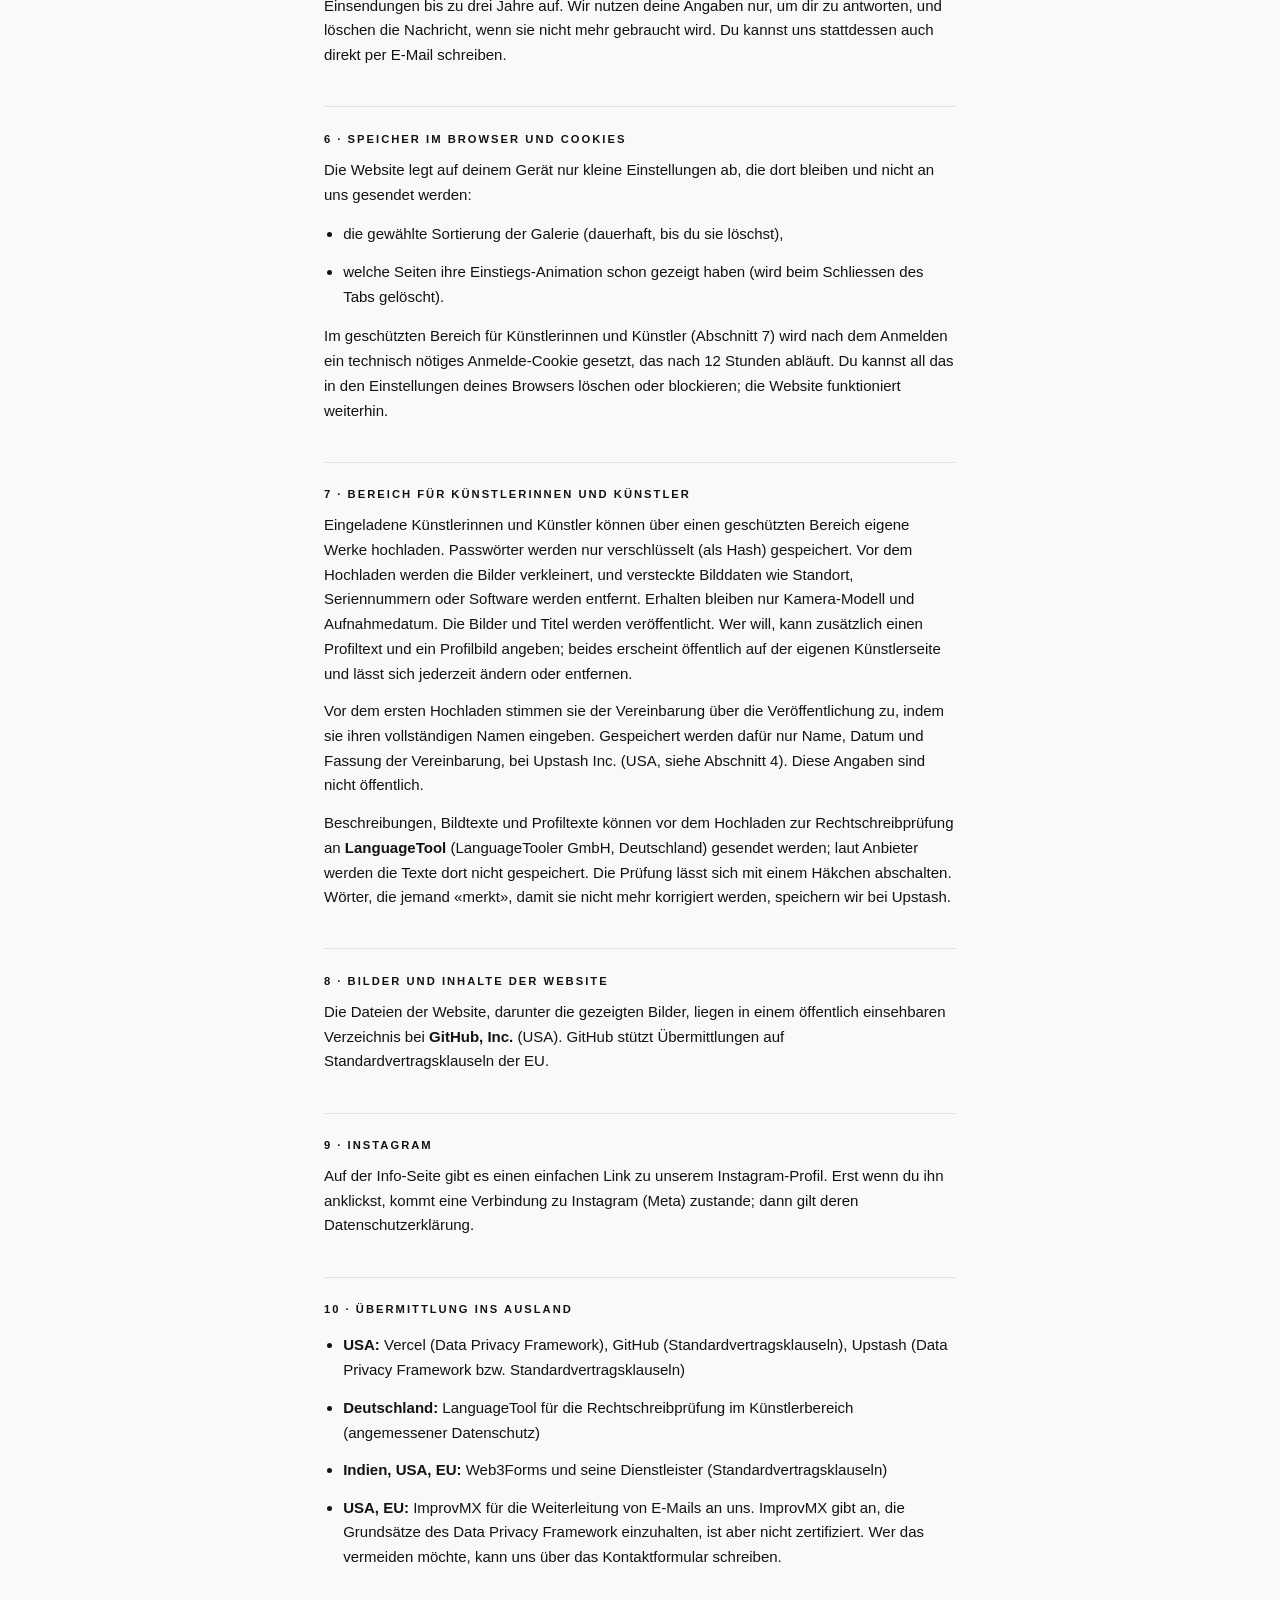
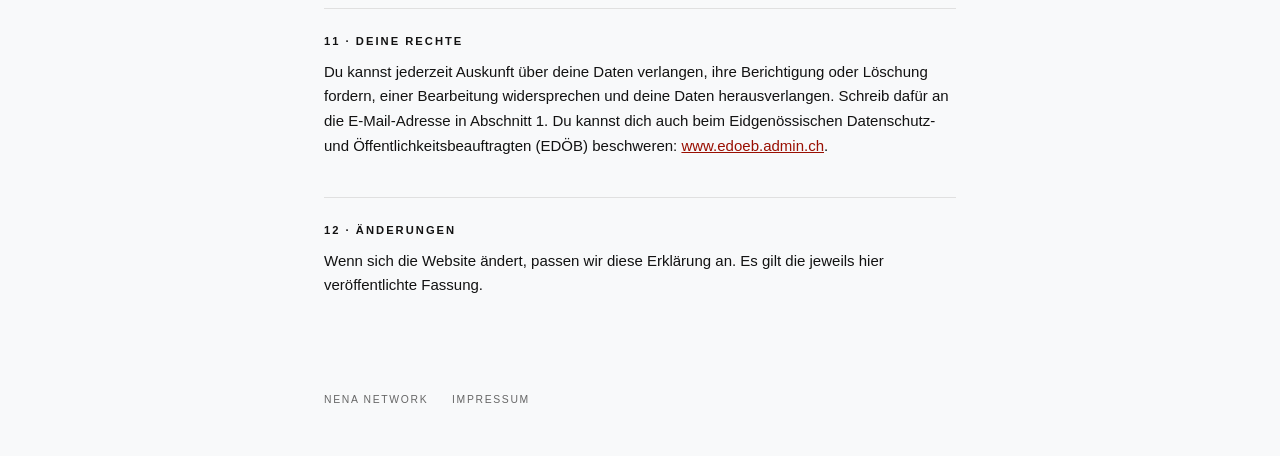
==== commit 0c0f23ec: "Profil im Upload-Bereich, Sortierung auf der Kuenstlerseite, Titel ueber Beschreibungen - Upload: ne" ====
--- a/datenschutz.html
+++ b/datenschutz.html
@@ -84,11 +84,13 @@
     <p>Eingeladene Künstlerinnen und Künstler können über einen geschützten Bereich eigene Werke hochladen. Passwörter
         werden nur verschlüsselt (als Hash) gespeichert. Vor dem Hochladen werden die Bilder verkleinert, und versteckte
         Bilddaten wie Standort, Seriennummern oder Software werden entfernt. Erhalten bleiben nur Kamera-Modell und
-        Aufnahmedatum. Die Bilder und Titel werden veröffentlicht.</p>
+        Aufnahmedatum. Die Bilder und Titel werden veröffentlicht. Wer will, kann zusätzlich einen Profiltext und ein
+        Profilbild angeben; beides erscheint öffentlich auf der eigenen Künstlerseite und lässt sich jederzeit ändern oder
+        entfernen.</p>
     <p>Vor dem ersten Hochladen stimmen sie der Vereinbarung über die Veröffentlichung zu, indem sie ihren vollständigen
         Namen eingeben. Gespeichert werden dafür nur Name, Datum und Fassung der Vereinbarung, bei Upstash Inc. (USA, siehe
         Abschnitt 4). Diese Angaben sind nicht öffentlich.</p>
-    <p>Beschreibungen und Bildtexte können vor dem Hochladen zur Rechtschreibprüfung an <b>LanguageTool</b>
+    <p>Beschreibungen, Bildtexte und Profiltexte können vor dem Hochladen zur Rechtschreibprüfung an <b>LanguageTool</b>
         (LanguageTooler GmbH, Deutschland) gesendet werden; laut Anbieter werden die Texte dort nicht gespeichert. Die
         Prüfung lässt sich mit einem Häkchen abschalten. Wörter, die jemand «merkt», damit sie nicht mehr korrigiert
         werden, speichern wir bei Upstash.</p>
@@ -184,11 +186,13 @@
     <h2>7 · Area for artists</h2>
     <p>Invited artists can upload their own works through a protected area. Passwords are only stored scrambled (as a
         hash). Before uploading, images are reduced in size and hidden image data such as location, serial numbers or
-        software is removed. Only the camera model and the date taken are kept. The images and titles are published.</p>
+        software is removed. Only the camera model and the date taken are kept. The images and titles are published.
+        Artists can also add a profile text and a profile picture if they wish; both appear publicly on their own artist
+        page and can be changed or removed at any time.</p>
     <p>Before their first upload, they accept the publishing agreement by entering their full name. For this, only the
         name, the date and the version of the agreement are stored, at Upstash Inc. (USA, see section 4). This information
         is not public.</p>
-    <p>Before uploading, descriptions and captions can be sent to <b>LanguageTool</b> (LanguageTooler
+    <p>Before uploading, descriptions, captions and profile texts can be sent to <b>LanguageTool</b> (LanguageTooler
         GmbH, Germany) for a spell check; according to the provider, texts are not stored there. The check can be switched
         off with a checkbox. Words someone chooses to "remember" so they are no longer corrected are stored at Upstash.</p>
 
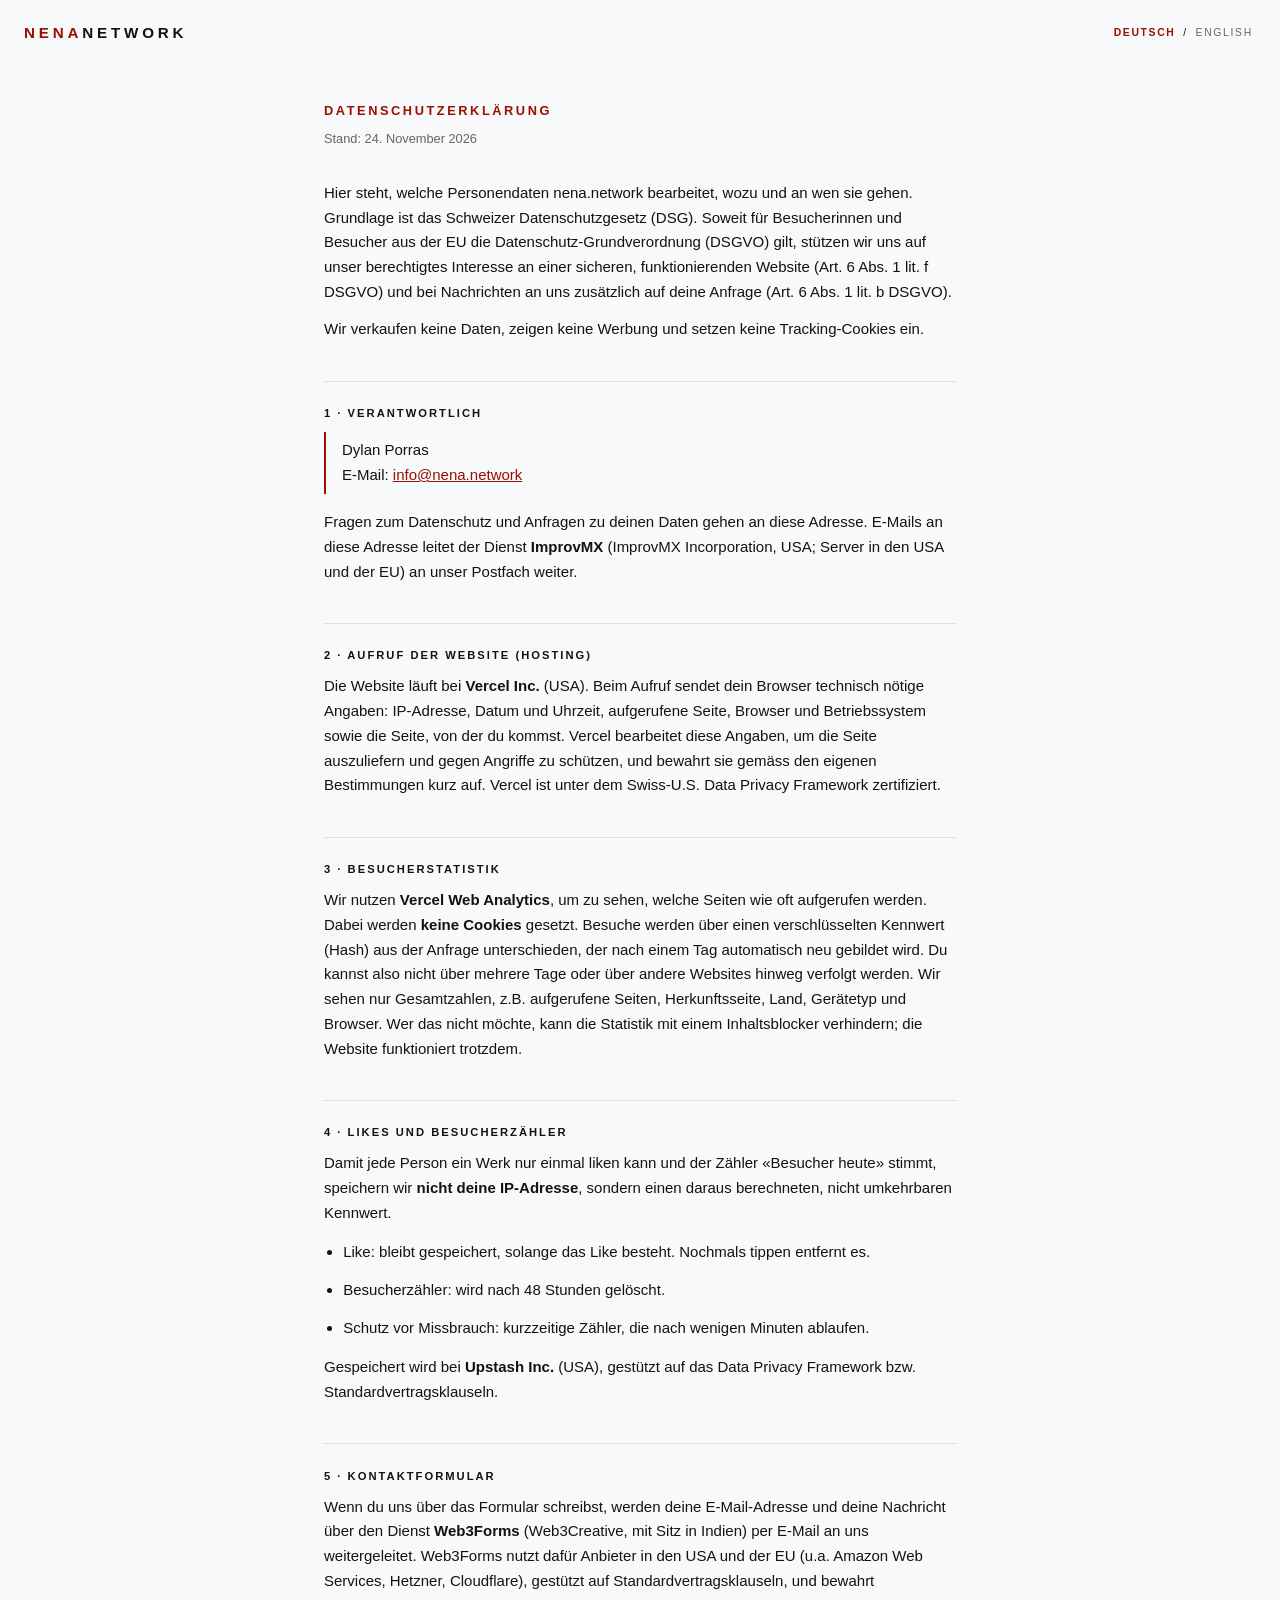
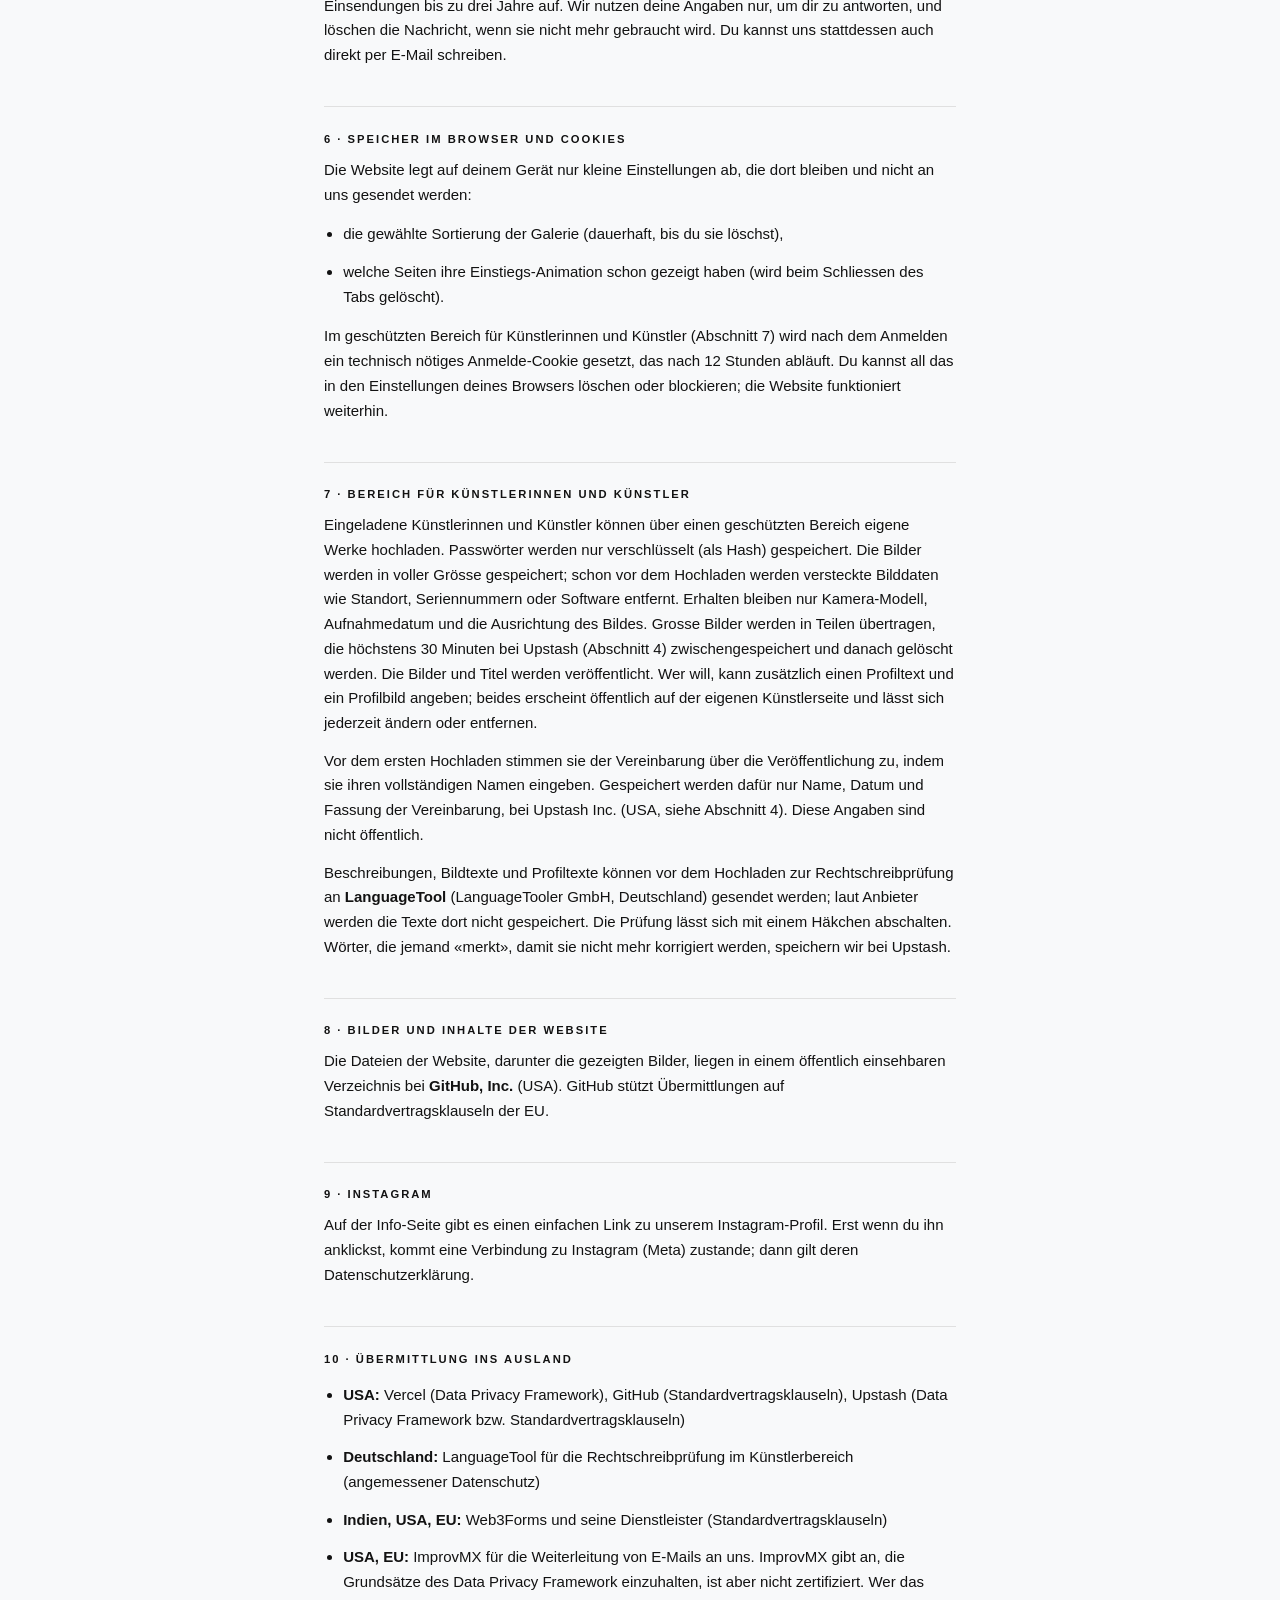
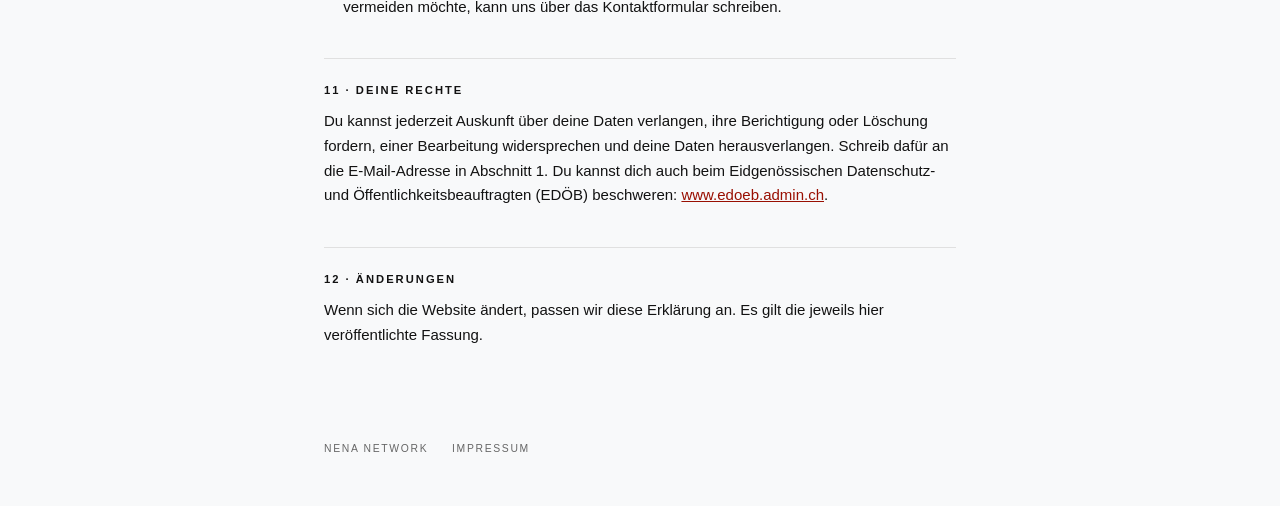
==== commit 77339842: "/login mit der echten Seite als Vorschau, Bilder in voller Groesse - /login (statt /upload): nach de" ====
--- a/datenschutz.html
+++ b/datenschutz.html
@@ -82,9 +82,10 @@
 
     <h2>7 · Bereich für Künstlerinnen und Künstler</h2>
     <p>Eingeladene Künstlerinnen und Künstler können über einen geschützten Bereich eigene Werke hochladen. Passwörter
-        werden nur verschlüsselt (als Hash) gespeichert. Vor dem Hochladen werden die Bilder verkleinert, und versteckte
-        Bilddaten wie Standort, Seriennummern oder Software werden entfernt. Erhalten bleiben nur Kamera-Modell und
-        Aufnahmedatum. Die Bilder und Titel werden veröffentlicht. Wer will, kann zusätzlich einen Profiltext und ein
+        werden nur verschlüsselt (als Hash) gespeichert. Die Bilder werden in voller Grösse gespeichert; schon vor dem
+        Hochladen werden versteckte Bilddaten wie Standort, Seriennummern oder Software entfernt. Erhalten bleiben nur
+        Kamera-Modell, Aufnahmedatum und die Ausrichtung des Bildes. Grosse Bilder werden in Teilen übertragen, die
+        höchstens 30 Minuten bei Upstash (Abschnitt 4) zwischengespeichert und danach gelöscht werden. Die Bilder und Titel werden veröffentlicht. Wer will, kann zusätzlich einen Profiltext und ein
         Profilbild angeben; beides erscheint öffentlich auf der eigenen Künstlerseite und lässt sich jederzeit ändern oder
         entfernen.</p>
     <p>Vor dem ersten Hochladen stimmen sie der Vereinbarung über die Veröffentlichung zu, indem sie ihren vollständigen
@@ -185,8 +186,9 @@
 
     <h2>7 · Area for artists</h2>
     <p>Invited artists can upload their own works through a protected area. Passwords are only stored scrambled (as a
-        hash). Before uploading, images are reduced in size and hidden image data such as location, serial numbers or
-        software is removed. Only the camera model and the date taken are kept. The images and titles are published.
+        hash). Images are stored at full size; hidden image data such as location, serial numbers or software is removed
+        before uploading. Only the camera model, the date taken and the image orientation are kept. Large images are sent
+        in parts that are held at Upstash (section 4) for at most 30 minutes and then deleted. The images and titles are published.
         Artists can also add a profile text and a profile picture if they wish; both appear publicly on their own artist
         page and can be changed or removed at any time.</p>
     <p>Before their first upload, they accept the publishing agreement by entering their full name. For this, only the
